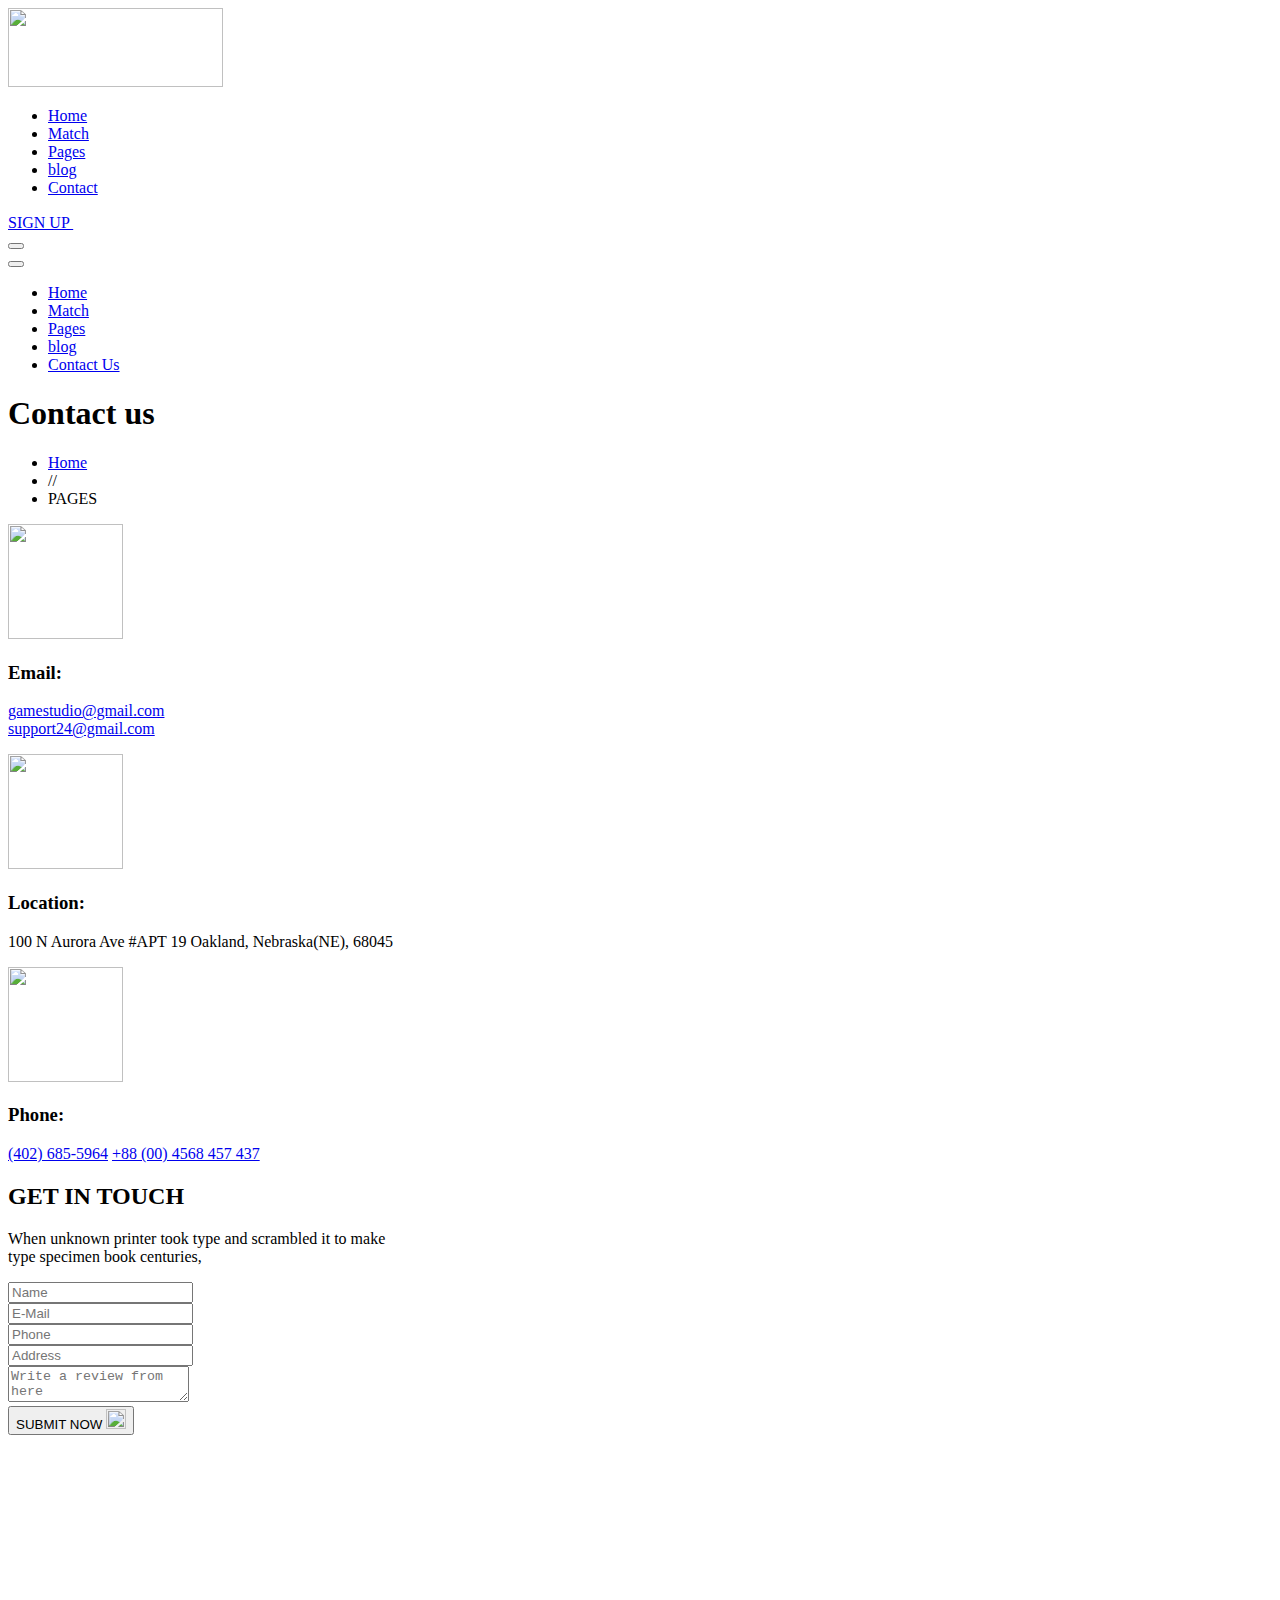
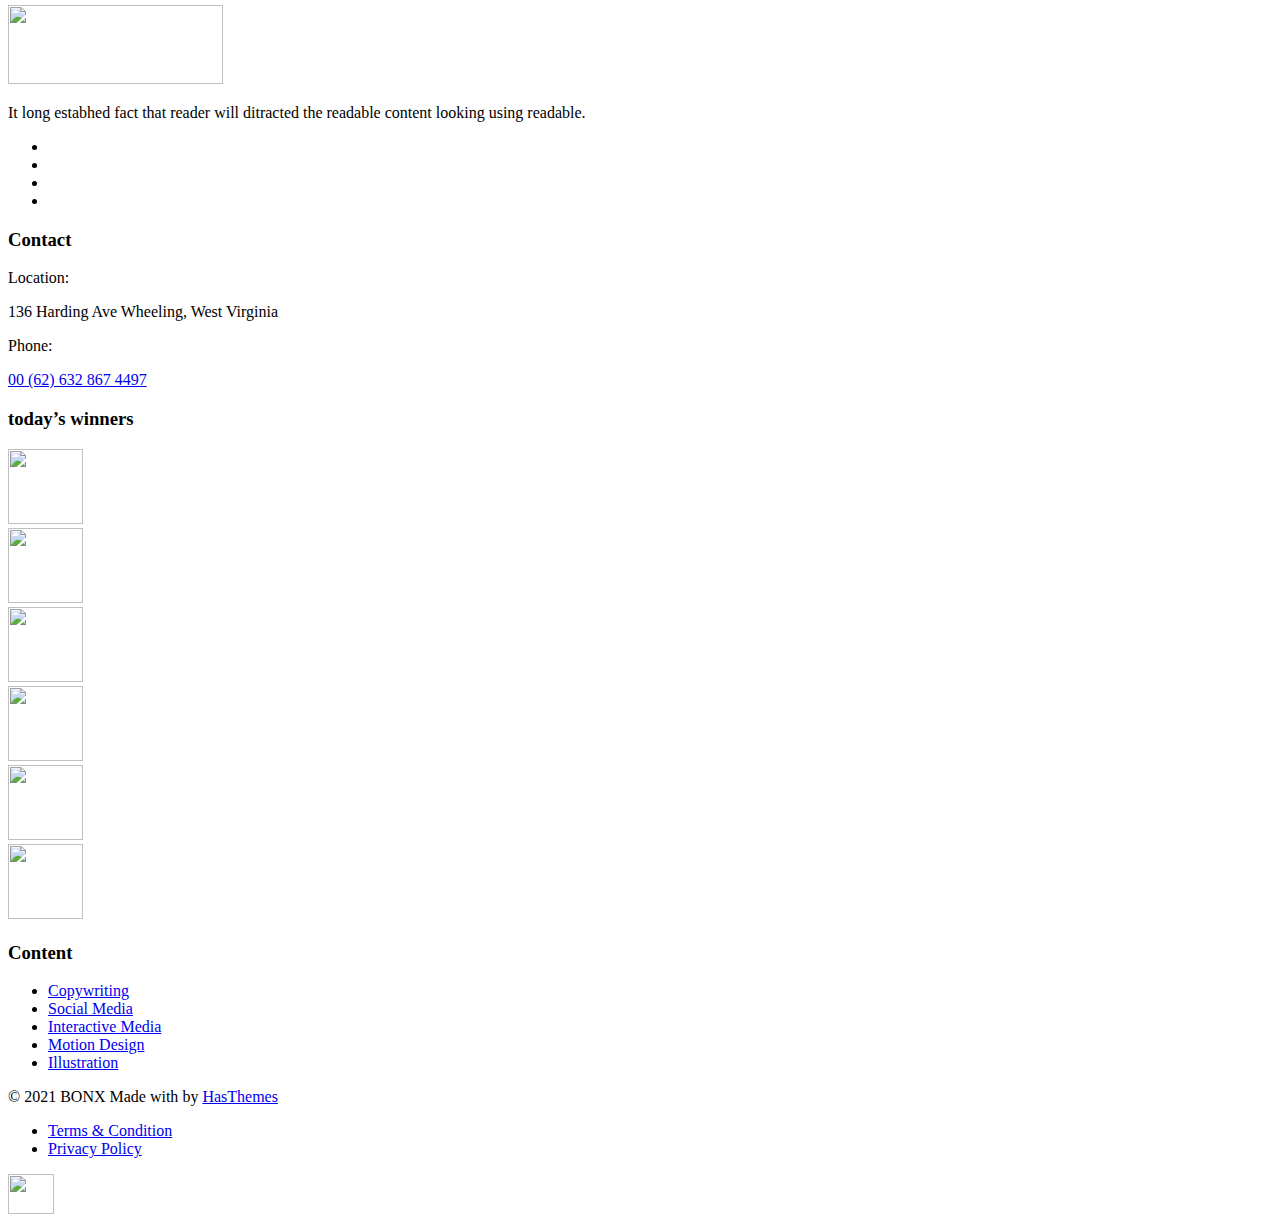
==== contact.html @ 54acde7c "Update game" ====
<!doctype html>
<html class="no-js" lang="en">

<head>
    <meta charset="utf-8">
    <meta http-equiv="x-ua-compatible" content="ie=edge">
    <title>Stickman AFK - Stickman Fighting Games</title>
    <meta name="description" content="Bonx is a terrific esports website template with a slick and modern look.  It’s a robust gaming HTML template for bloggers and online gamers who want to share their enthusiasm for games on the internet."/>
    <meta name="keywords" content="	bootstrap, clean, esports, game, game portal, Game website, gamer, games, gaming, magazine, match, modern, online game, sport, sports">
    <meta name="author" content="Code Carnival">
    <meta name="viewport" content="width=device-width, initial-scale=1">
    
    <!-- Add site Favicon -->
    <link rel="shortcut icon" href="assets/img/favicon.ico" type="image/png">

    <!-- CSS 
    ========================= -->
    <link rel="preconnect" href="https://fonts.googleapis.com">
    <link rel="preconnect" href="https://fonts.gstatic.com" crossorigin>
    <link href="https://fonts.googleapis.com/css2?family=Exo:ital,wght@0,100;0,200;0,300;0,400;0,500;0,600;0,700;0,800;0,900;1,100;1,200;1,300;1,400;1,500;1,600;1,700;1,800;1,900&family=Metal+Mania&display=swap" rel="stylesheet">

    <link rel="stylesheet" href="assets/css/vendor/bootstrap.min.css">
    <link rel="stylesheet" href="assets/css/slick.css">
    <link rel="stylesheet" href="assets/css/icofont.min.css">
    <link rel="stylesheet" href="assets/css/animate.css">
    <link rel="stylesheet" href="assets/css/nice-select.css">
    <link rel="stylesheet" href="assets/css/magnific-popup.css">
    <!-- Main Style CSS -->
    <link rel="stylesheet" href="assets/css/style.css">
</head>

<body class="body__bg" data-bgimg="assets/img/bg/body-bg2.webp">
        <!--header area start-->
        <header class="header_section header_transparent sticky-header">
            <div class="container">
                <div class="row">
                    <div class="col-12">
                        <div class="main_header d-flex justify-content-between align-items-center">
                            <div class="header_logo">
                                <a class="sticky_none" href="index.html"><img aria-label="logo" width="215" height="79" src="assets/img/logo/logo.webp" alt=""></a>
                            </div>
                            <!--main menu start-->
                            <div class="main_menu d-none d-lg-block"> 
                                <nav>  
                                    <ul class="d-flex">
                                        <li><a href="index.html">Home</a></li> 
                                        <li><a href="#">Match</a></li>
                                        <li><a href="#">Pages</a></li>
                                        <li><a href="#">blog</a></li>
                                        <li><a href="contact.html">Contact</a></li>
                                    </ul>  
                                </nav>
                            </div>
                            <!--main menu end-->
                            <div class="header_right_sidebar d-flex align-items-center">
                                <div class="sing_up_btn">
                                    <a class="btn btn-link" href="#">SIGN UP <img width="15" height="15" src="assets/img/icon/arrrow-icon2.webp" alt=""> </a>
                                </div>
                                <div class="canvas_open">
                                    <button type="button" data-bs-toggle="offcanvas" data-bs-target="#offcanvasMenu"><i class="icofont-navigation-menu"></i></button>
                                </div>
                            </div>
                        </div>
                    </div>
                </div>
            </div>
        </header>
        <!--header area end-->

        <!--offcanvas menu area start-->
        <div class="offcanvas offcanvas-start" tabindex="-1" id="offcanvasMenu">
            <div class="offcanvas-header justify-content-end">
                <button type="button" class="btn-close text-reset" data-bs-dismiss="offcanvas" aria-label="Close"></button>
            </div>
            <div class="offcanvas-body">
                <ul class="offcanvas_main_menu">
                    <li class="menu-item-has-children active">
                        <a href="index.html">Home</a>
                    </li>
                    <li class="menu-item-has-children"><a href="#">Match</a></li>
                    <li class="menu-item-has-children"><a href="#">Pages</a></li>
                    <li class="menu-item-has-children">
                        <a href="#">blog</a></li>
                    <li class="menu-item-has-children"><a href="contact.html">Contact Us</a></li>
                </ul>
            </div>
        </div>
        <!--offcanvas menu area end-->

    <!-- breadcrumbs area start -->
    <div class="breadcrumbs_aree breadcrumbs_bg mb-140" data-bgimg="assets/img/bg/breadcrumbs-bg.webp">
        <div class="container">
            <div class="row">
                <div class="col-12">
                    <div class="breadcrumbs_text text-center">
                        <h1>Contact us</h1>
                        <ul class="d-flex justify-content-center">
                            <li><a href="index.html">Home </a></li>
                            <li> <span>//</span></li>
                            <li>  PAGES</li>
                        </ul>
                    </div>
                </div>
            </div>
        </div>
    </div>
    <!-- breadcrumbs area end -->
    <!-- page wrapper start -->
    <div class="page_wrapper">
    
        <!-- contact section start -->
        <section class="contact_page_section mb-140">
            <div class="container">
                <div class="contact_info_area">
                    <div class="row">
                        <div class="col-lg-4 col-md-4 col-sm-6">
                            <div class="contact_info_list left wow fadeInUp" data-bgimg="assets/img/others/gaming-world-bg1.webp" data-wow-delay="0.1s" data-wow-duration="1.1s">
                                <div class="contact_info_thumb">
                                    <img width="115" height="115" src="assets/img/icon/email.webp" alt="">
                                </div>
                                <div class="contact_info_text">
                                    <h3>Email:</h3>
                                    <p>
                                        <a href="mailto:gamestudio@gmail.com">gamestudio@gmail.com</a>  <br>
                                        <a href="mailto:support24@gmail.com">support24@gmail.com</a>
                                    </p>
                                </div>
                            </div>
                        </div>
                        <div class="col-lg-4 col-md-4 col-sm-6">
                            <div class="contact_info_list center wow fadeInUp" data-bgimg="assets/img/others/gaming-world-bg2.webp" data-wow-delay="0.2s" data-wow-duration="1.2s">
                                <div class="contact_info_thumb">
                                    <img width="115" height="115" src="assets/img/icon/location.webp" alt="">
                                </div>
                                <div class="contact_info_text">
                                    <h3>Location:</h3>
                                    <p>100 N Aurora Ave #APT 19
                                        Oakland, Nebraska(NE), 68045</p>
                                </div>
                            </div>
                        </div>
                        <div class="col-lg-4 col-md-4 col-sm-6">
                            <div class="contact_info_list right wow fadeInUp" data-bgimg="assets/img/others/gaming-world-bg3.webp" data-wow-delay="0.3s" data-wow-duration="1.3s">
                                <div class="contact_info_thumb">
                                    <img width="115" height="115" src="assets/img/icon/phone.webp" alt="">
                                </div>
                                <div class="contact_info_text">
                                    <h3>Phone:</h3>
                                    <p> 
                                        <a href="tel:(402)685-5964"> (402) 685-5964</a>
                                        <a href="tel:+88(00)4568457437"> +88 (00) 4568 457 437</a>
                                    </p>
                                </div>
                            </div>
                        </div>
                    </div>
                </div>

                
                <div class="contact_form_area">
                    <div class="section_title text-center mb-60">
                        <h2>GET IN TOUCH</h2>
                        <p>When unknown printer took type and scrambled it to make <br>
                            type specimen book centuries,</p>
                    </div>
                    <div class="contact_form_inner">
                        <form id="contact-form" action="assets/mail.php">
                            <div class="row">
                                <div class="col-lg-6">
                                    <div class="form_input">
                                        <input name="con_name" placeholder="Name" type="text">
                                    </div>
                                </div>
                                <div class="col-lg-6">
                                    <div class="form_input">
                                        <input name="con_email"  placeholder="E-Mail" type="text">
                                    </div>
                                </div>
                                <div class="col-lg-6">
                                    <div class="form_input">
                                        <input name="con_phone"  placeholder="Phone" type="text">
                                    </div>
                                </div>
                                <div class="col-lg-6">
                                    <div class="form_input">
                                        <input name="con_address"  placeholder="Address" type="text">
                                    </div>
                                </div>
                            </div>
                            <div class="form_textarea">
                                <textarea name="con_message" placeholder="Write a review from here"></textarea>
                            </div>
                            <div class="form_input_btn text-center">
                                <button type="submit" class="btn btn-link">SUBMIT NOW <img width="20" height="20" src="assets/img/icon/arrrow-icon.webp" alt=""></button>
                            </div>
                            <p class="form-message"></p>
                        </form>
                    </div>
                </div>
            </div>
        </section>
        <!-- contact section end -->

        <!--contact map start-->
        <div class="contact_map mt-70">
            <iframe src="https://www.google.com/maps/embed?pb=!1m18!1m12!1m3!1d2484.6701389278105!2d-0.13442558407566274!3d51.48256882033922!2m3!1f0!2f0!3f0!3m2!1i1024!2i768!4f13.1!3m3!1m2!1s0x48760532743b90e1%3A0x790260718555a20c!2sU.S.%20Embassy%2C%20London!5e0!3m2!1sen!2sbd!4v1623927462716!5m2!1sen!2sbd"  style="border:0;" allowfullscreen="" loading="lazy"></iframe>
        </div>
        <!--contact map end-->
    </div>
    <!-- page wrapper end -->

    <!--footer area start-->
    <footer class="footer_widgets">
        <div class="main_footer">
            <div class="container">
                <div class="row">
                    <div class="col-12">
                        <div class="main_footer_inner d-flex">
                            <div class="footer_widget_list">
                                <div class="footer_logo">
                                    <a href="#"><img aria-label="logo" width="215" height="79" src="assets/img/logo/logo.webp" alt=""></a>
                                </div>
                                <div class="footer_contact_desc">
                                    <p>It long estabhed fact that reader
                                        will ditracted the readable content
                                        looking using readable.</p>
                                </div>
                                <div class="footer_social">
                                    <ul class="d-flex">
                                        <li><a aria-label="facebook" class="facebook" href="https://www.facebook.com"><i class="icofont-facebook"></i></a></li>
                                        <li><a aria-label="dribble" class="dribbble" href="https://dribbble.com"><i class="icofont-dribbble"></i></a></li>
                                        <li><a aria-label="youtube" class="youtube" href="https://www.youtube.com"><i class="icofont-youtube-play"></i></a></li>
                                        <li><a aria-label="twitter" class="twitter" href="https://twitter.com"><i class="icofont-twitter"></i></a></li>
                                    </ul>
                                </div>
                            </div>
                            <div class="footer_widget_list contact">
                                <h3>Contact</h3>
                                <div class="footer_contact_info">
                                    <div class="footer_contact_info_list">
                                        <span>Location:</span>
                                        <p>136 Harding Ave
                                            Wheeling, West Virginia</p>
                                    </div>
                                    <div class="footer_contact_info_list">
                                        <span>Phone:</span>
                                        <p><a href="#">00 (62) 632 867 4497</a></p>
                                    </div>
                                </div>
                            </div>
                            <div class="footer_widget_list">
                                <h3>today’s winners</h3>
                                <div class="footer_winners_gallery">
                                    <div class="footer_winners_list d-flex">
                                        <div class="footer_winners_thumb">
                                            <a href="game-details.html"><img aria-label="game-team" width="75" height="75" src="assets/img/others/winners1.webp" alt=""></a>
                                        </div>
                                        <div class="footer_winners_thumb">
                                            <a href="game-details.html"><img aria-label="game-team" width="75" height="75" src="assets/img/others/winners2.webp" alt=""></a>
                                        </div>
                                        <div class="footer_winners_thumb">
                                            <a href="game-details.html"><img aria-label="game-team" width="75" height="75" src="assets/img/others/winners3.webp" alt=""></a>
                                        </div>
                                    </div>
                                    <div class="footer_winners_list d-flex">
                                        <div class="footer_winners_thumb">
                                            <a href="game-details.html"><img aria-label="game-team" width="75" height="75" src="assets/img/others/winners4.webp" alt=""></a>
                                        </div>
                                        <div class="footer_winners_thumb">
                                            <a href="game-details.html"><img aria-label="game-team" width="75" height="75" src="assets/img/others/winners5.webp" alt=""></a>
                                        </div>
                                        <div class="footer_winners_thumb">
                                            <a href="game-details.html"><img aria-label="game-team" width="75" height="75" src="assets/img/others/winners6.webp" alt=""></a>
                                        </div>
                                    </div>
                                </div>
                            </div>
                            <div class="footer_widget_list footer_list_menu">
                                <h3>Content</h3>
                                <div class="footer_menu">
                                    <ul>
                                        <li><a href="about.html"> Copywriting</a></li>
                                        <li><a href="about.html">Social Media</a></li>
                                        <li><a href="about.html">Interactive Media</a></li>
                                        <li><a href="about.html">Motion Design</a></li>
                                        <li><a href="about.html">Illustration</a></li>
                                    </ul>
                                </div>
                            </div>
                        </div>
                    </div> 
                </div>
            </div>
        </div>
        <div class="footer_bottom">
            <div class="container">
                <div class="row">
                    <div class="col-12">
                        <div class="footer_bottom_inner d-flex justify-content-between">
                            <div class="copyright_right">
                                <p> © 2021  BONX  Made with  <i class="icofont-heart"></i>  by <a href="https://hasthemes.com">HasThemes</a></p>
                            </div>
                            <div class="footer_bottom_link_menu">
                                <ul class="d-flex">
                                    <li><a href="about.html">Terms & Condition  </a></li>
                                    <li><a href="about.html">Privacy Policy  </a></li>
                                </ul>
                            </div>

                            <div class="scroll__top_icon">
                                <a id="scroll-top" href="#"><img aria-label="scroll-top" width="46" height="40" src="assets/img/icon/scroll-top.webp" alt=""></a>
                            </div>
                        </div>
                    </div>
                </div>
            </div>
        </div>
    </footer>
    <!--footer area end-->
   
<!-- JS
============================================ -->
<!--modernizr min js here-->
<script src="assets/js/vendor/modernizr-3.7.1.min.js"></script>

<!-- Vendor JS -->
<script src="assets/js/vendor/jquery-3.6.0.min.js"></script>
<script src="assets/js/vendor/jquery-migrate-3.3.2.min.js"></script>
<script src="assets/js/vendor/popper.js"></script>
<script src="assets/js/vendor/bootstrap.min.js"></script>
<script src="assets/js/slick.min.js"></script>
<script src="assets/js/wow.min.js"></script>
<script src="assets/js/jquery.nice-select.js"></script>
<script src="assets/js/jquery.magnific-popup.min.js"></script>
<script src="assets/js/jquery.counterup.min.js"></script>
<script src="assets/js/jquery-waypoints.js"></script>
<script src="assets/js/ajax-mail.js"></script>

<!-- Main JS -->
<script src="assets/js/main.js"></script>



</body>

</html>
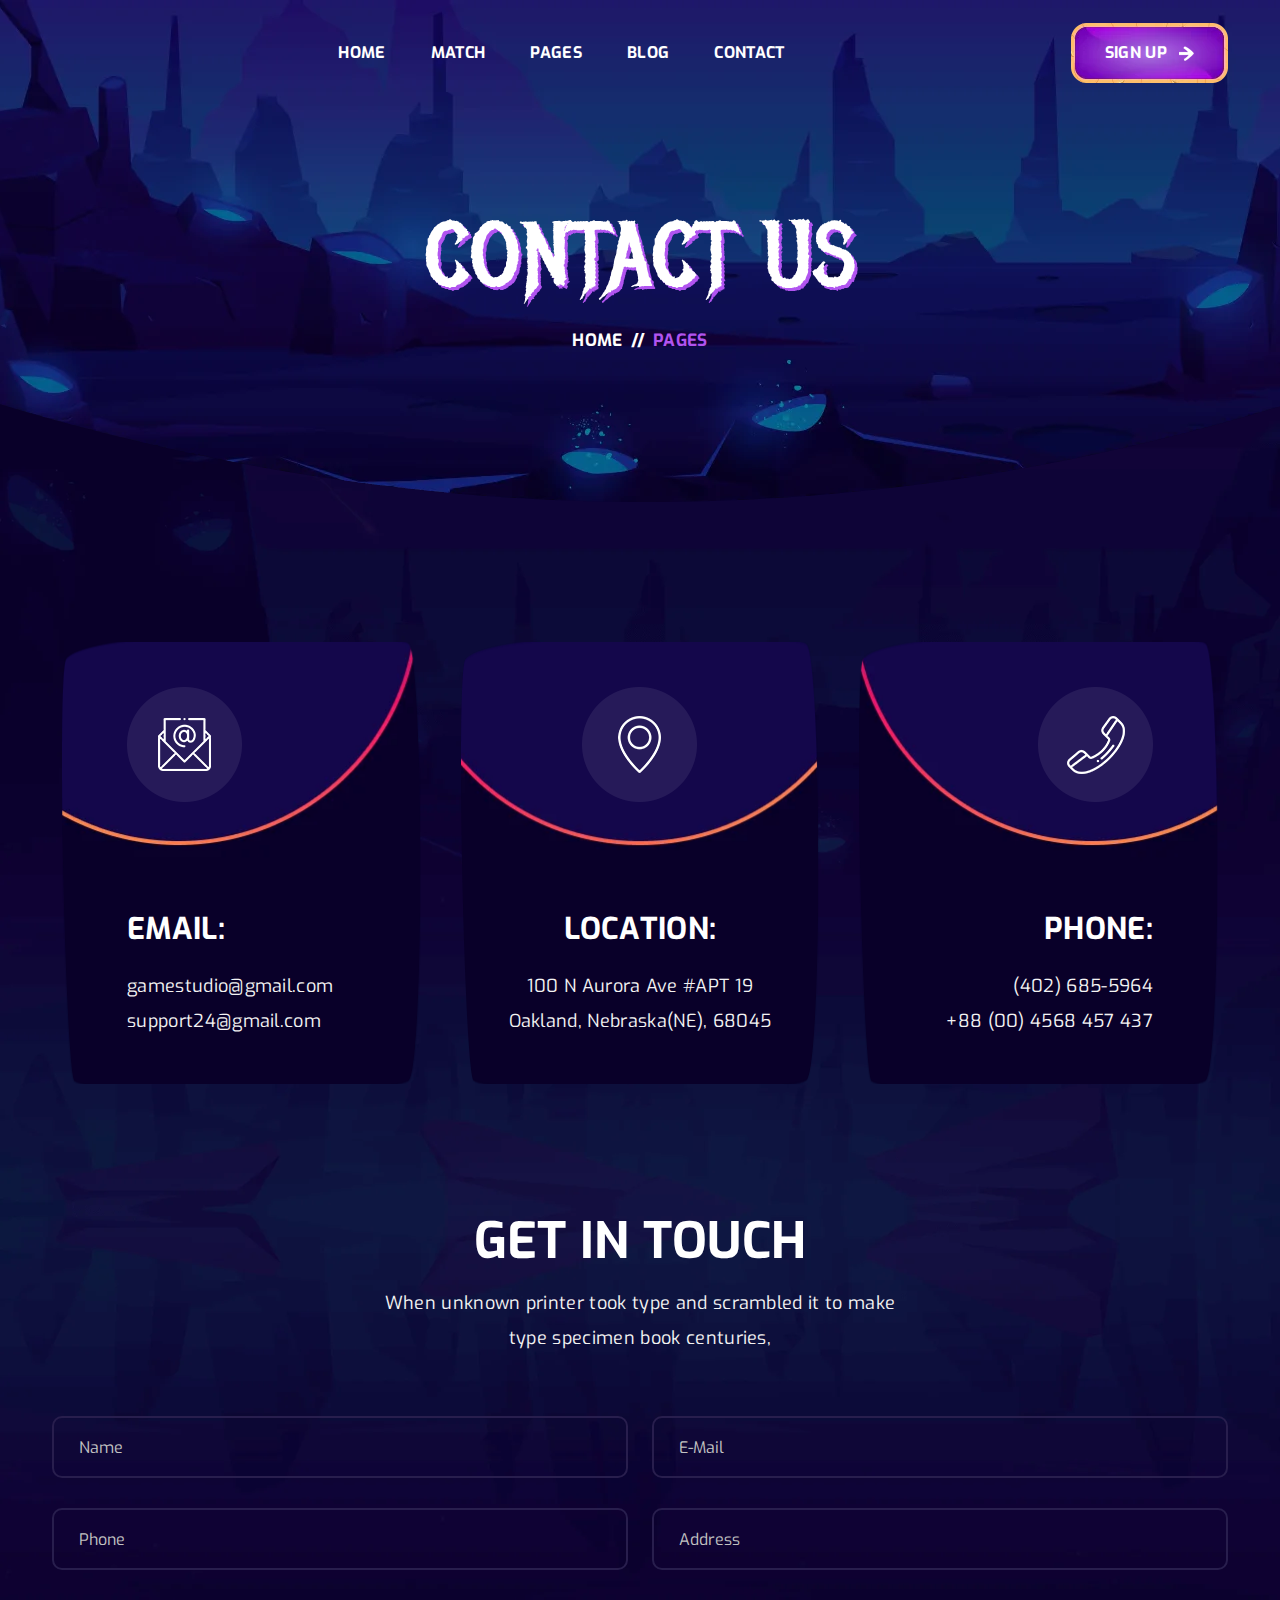
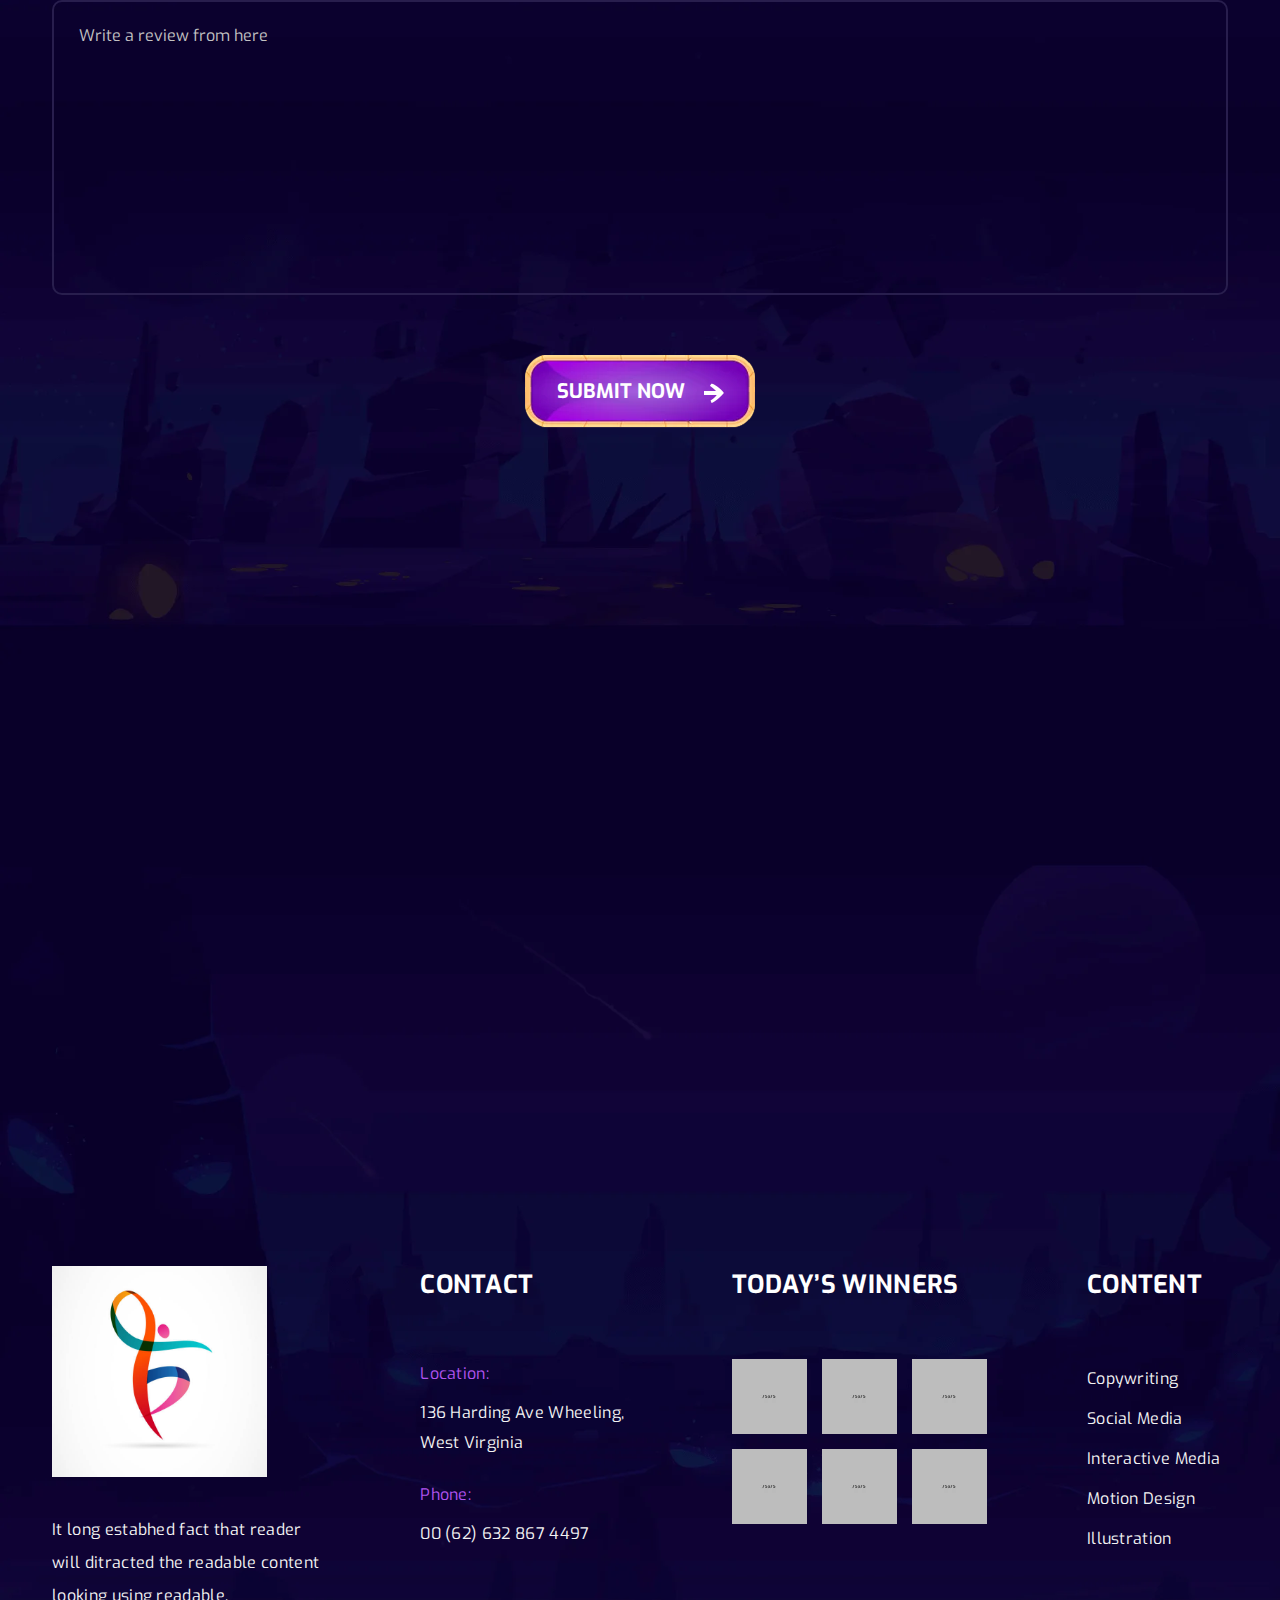
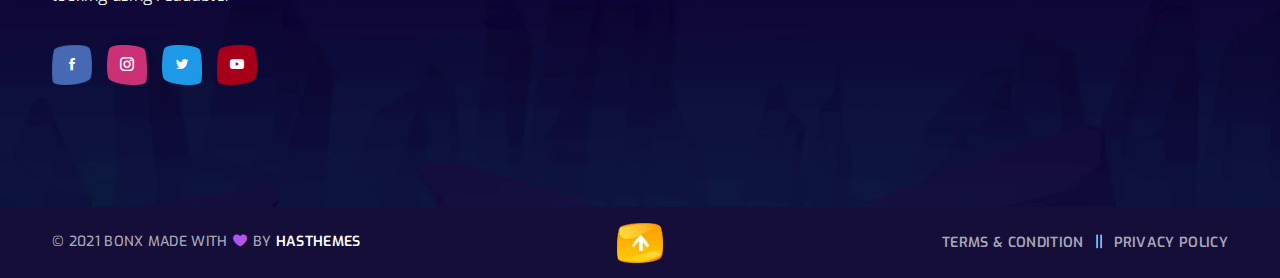
==== commit 34392f75: "Upp" ====
--- a/contact.html
+++ b/contact.html
@@ -37,7 +37,7 @@
                     <div class="col-12">
                         <div class="main_header d-flex justify-content-between align-items-center">
                             <div class="header_logo">
-                                <a class="sticky_none" href="index.html"><img aria-label="logo" width="215" height="79" src="assets/img/logo/logo.webp" alt=""></a>
+                            
                             </div>
                             <!--main menu start-->
                             <div class="main_menu d-none d-lg-block"> 
@@ -218,7 +218,7 @@
                         <div class="main_footer_inner d-flex">
                             <div class="footer_widget_list">
                                 <div class="footer_logo">
-                                    <a href="#"><img aria-label="logo" width="215" height="79" src="assets/img/logo/logo.webp" alt=""></a>
+                                    <a href="#"><img aria-label="logo" width="215" height="79" src="assets/img/logo/stickman.jpg" alt="stickman fighting games"></a>
                                 </div>
                                 <div class="footer_contact_desc">
                                     <p>It long estabhed fact that reader
@@ -227,10 +227,14 @@
                                 </div>
                                 <div class="footer_social">
                                     <ul class="d-flex">
-                                        <li><a aria-label="facebook" class="facebook" href="https://www.facebook.com"><i class="icofont-facebook"></i></a></li>
-                                        <li><a aria-label="dribble" class="dribbble" href="https://dribbble.com"><i class="icofont-dribbble"></i></a></li>
-                                        <li><a aria-label="youtube" class="youtube" href="https://www.youtube.com"><i class="icofont-youtube-play"></i></a></li>
-                                        <li><a aria-label="twitter" class="twitter" href="https://twitter.com"><i class="icofont-twitter"></i></a></li>
+                                        <div class="social-link">
+                                            <ul class="d-flex">
+                                                <li><a aria-label="facebook" class="facebook" href="https://www.facebook.com/unblockedgames"><i class="icofont-facebook"></i></a></li>
+                                                <li><a aria-label="instagram" class="dribbble" href="https://www.instagram.com/racingpcgames"><i class="icofont-instagram"></i></a></li>
+                                                <li><a aria-label="twitter" class="twitter" href="https://twitter.com/gamesnoads"><i class="icofont-twitter"></i></a></li>
+                                                <li><a aria-label="youtube" class="youtube" href="https://www.youtube.com/@unblockedgamesworld"><i class="icofont-youtube-play"></i></a></li>
+                                            </ul>
+                                        </div>
                                     </ul>
                                 </div>
                             </div>
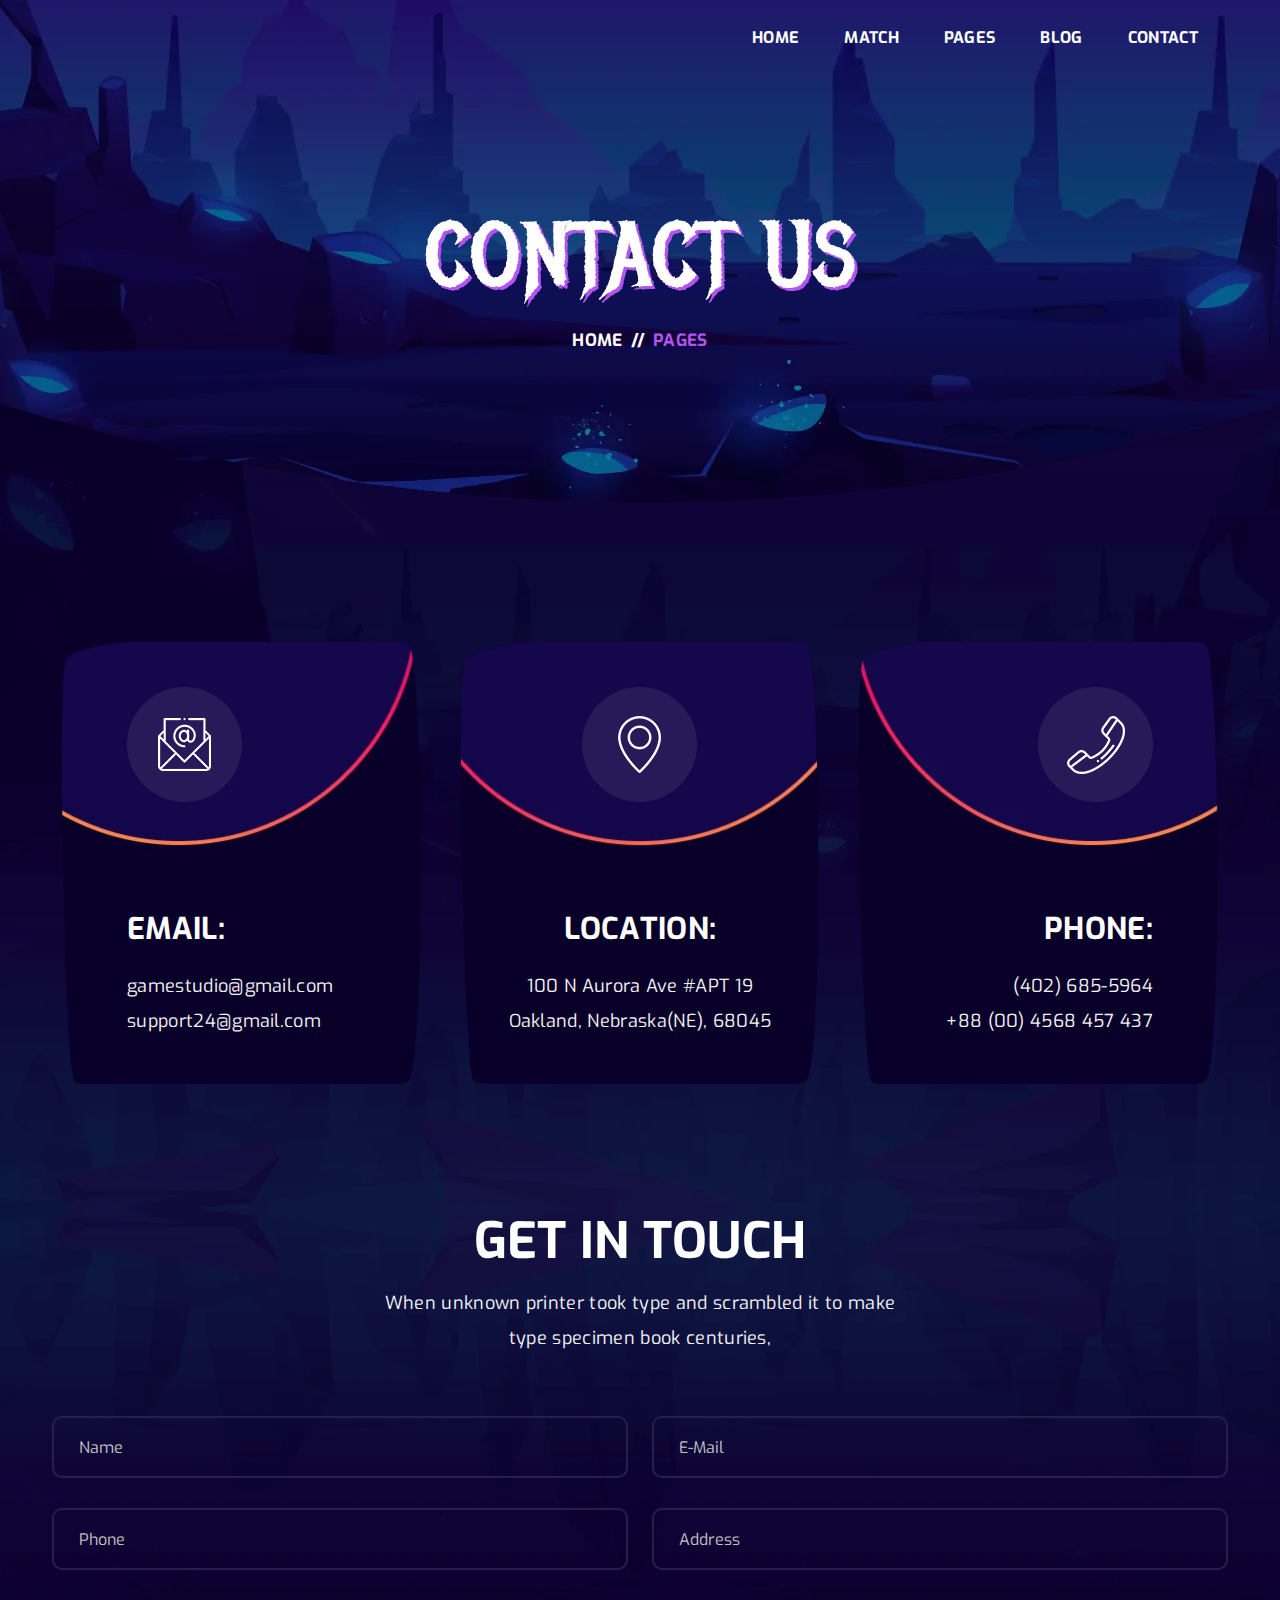
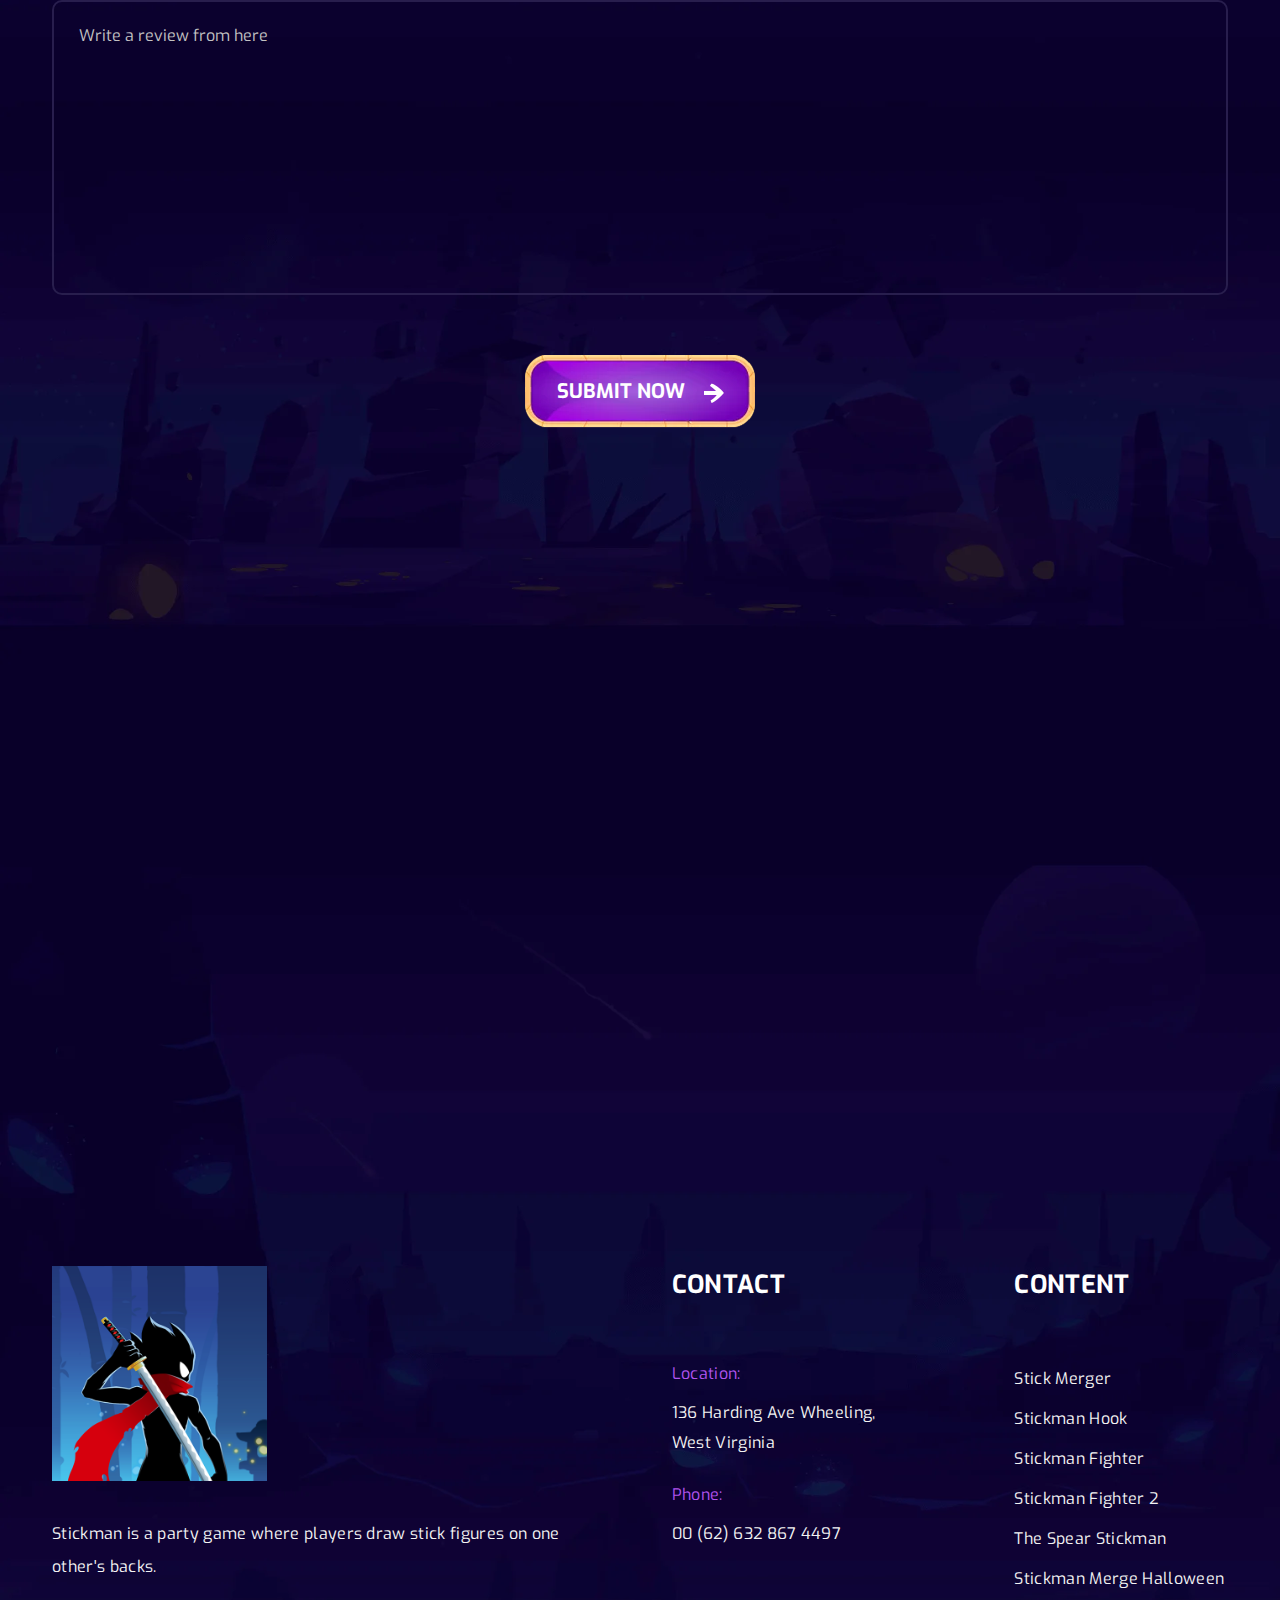
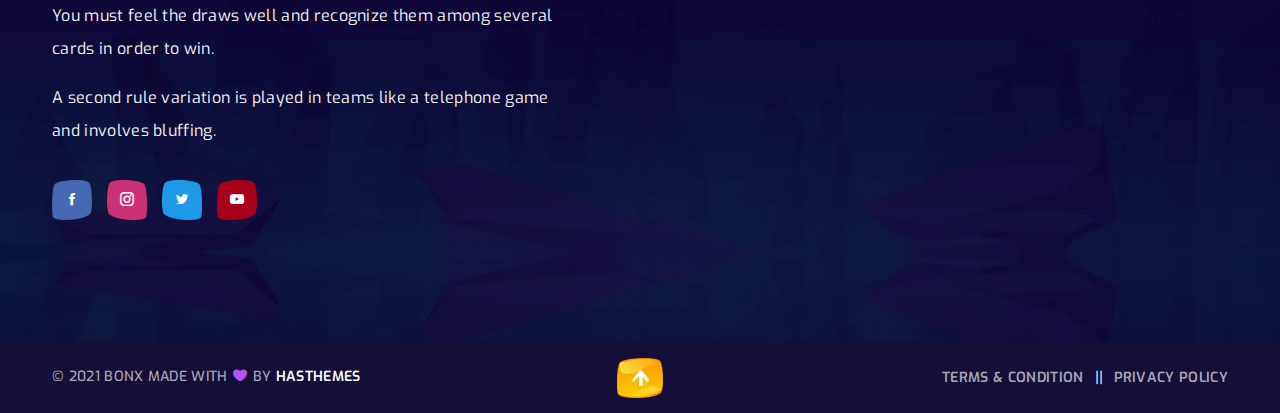
==== commit 92f83952: "Desc" ====
--- a/contact.html
+++ b/contact.html
@@ -52,14 +52,6 @@
                                 </nav>
                             </div>
                             <!--main menu end-->
-                            <div class="header_right_sidebar d-flex align-items-center">
-                                <div class="sing_up_btn">
-                                    <a class="btn btn-link" href="#">SIGN UP <img width="15" height="15" src="assets/img/icon/arrrow-icon2.webp" alt=""> </a>
-                                </div>
-                                <div class="canvas_open">
-                                    <button type="button" data-bs-toggle="offcanvas" data-bs-target="#offcanvasMenu"><i class="icofont-navigation-menu"></i></button>
-                                </div>
-                            </div>
                         </div>
                     </div>
                 </div>
@@ -218,12 +210,12 @@
                         <div class="main_footer_inner d-flex">
                             <div class="footer_widget_list">
                                 <div class="footer_logo">
-                                    <a href="#"><img aria-label="logo" width="215" height="79" src="assets/img/logo/stickman.jpg" alt="stickman fighting games"></a>
+                                    <a href="#"><img aria-label="logo" width="215" height="79" src="assets/img/logo/stickman3.png" alt="stickman fighting games"></a>
                                 </div>
                                 <div class="footer_contact_desc">
-                                    <p>It long estabhed fact that reader
-                                        will ditracted the readable content
-                                        looking using readable.</p>
+                                    <p>Stickman is a party game where players draw stick figures on one other's backs.</p>
+                                    <p>You must feel the draws well and recognize them among several cards in order to win.</p>
+                                    <p>A second rule variation is played in teams like a telephone game and involves bluffing.</p>
                                 </div>
                                 <div class="footer_social">
                                     <ul class="d-flex">
@@ -252,42 +244,16 @@
                                     </div>
                                 </div>
                             </div>
-                            <div class="footer_widget_list">
-                                <h3>today’s winners</h3>
-                                <div class="footer_winners_gallery">
-                                    <div class="footer_winners_list d-flex">
-                                        <div class="footer_winners_thumb">
-                                            <a href="game-details.html"><img aria-label="game-team" width="75" height="75" src="assets/img/others/winners1.webp" alt=""></a>
-                                        </div>
-                                        <div class="footer_winners_thumb">
-                                            <a href="game-details.html"><img aria-label="game-team" width="75" height="75" src="assets/img/others/winners2.webp" alt=""></a>
-                                        </div>
-                                        <div class="footer_winners_thumb">
-                                            <a href="game-details.html"><img aria-label="game-team" width="75" height="75" src="assets/img/others/winners3.webp" alt=""></a>
-                                        </div>
-                                    </div>
-                                    <div class="footer_winners_list d-flex">
-                                        <div class="footer_winners_thumb">
-                                            <a href="game-details.html"><img aria-label="game-team" width="75" height="75" src="assets/img/others/winners4.webp" alt=""></a>
-                                        </div>
-                                        <div class="footer_winners_thumb">
-                                            <a href="game-details.html"><img aria-label="game-team" width="75" height="75" src="assets/img/others/winners5.webp" alt=""></a>
-                                        </div>
-                                        <div class="footer_winners_thumb">
-                                            <a href="game-details.html"><img aria-label="game-team" width="75" height="75" src="assets/img/others/winners6.webp" alt=""></a>
-                                        </div>
-                                    </div>
-                                </div>
-                            </div>
                             <div class="footer_widget_list footer_list_menu">
                                 <h3>Content</h3>
                                 <div class="footer_menu">
                                     <ul>
-                                        <li><a href="about.html"> Copywriting</a></li>
-                                        <li><a href="about.html">Social Media</a></li>
-                                        <li><a href="about.html">Interactive Media</a></li>
-                                        <li><a href="about.html">Motion Design</a></li>
-                                        <li><a href="about.html">Illustration</a></li>
+                                        <li><a href="stick-merge.html">Stick Merger</a></li>
+                                        <li><a href="stickman-hook.html">Stickman Hook</a></li>
+                                        <li><a href="stickman-fighter.html">Stickman Fighter</a></li>
+                                        <li><a href="stickman-fighter-2.html">Stickman Fighter 2</a></li>
+                                        <li><a href="the-spear-stickman.html">The Spear Stickman</a></li>
+                                        <li><a href="stick-merge-halloween.html">Stickman Merge Halloween</a></li>
                                     </ul>
                                 </div>
                             </div>
--- a/assets/css/style.css
+++ b/assets/css/style.css
@@ -1132,6 +1132,7 @@
 }
 .footer_widget_list:last-child {
   margin-right: 0;
+  width: 274px;
 }
 .footer_widget_list > h3 {
   margin-bottom: 55px;
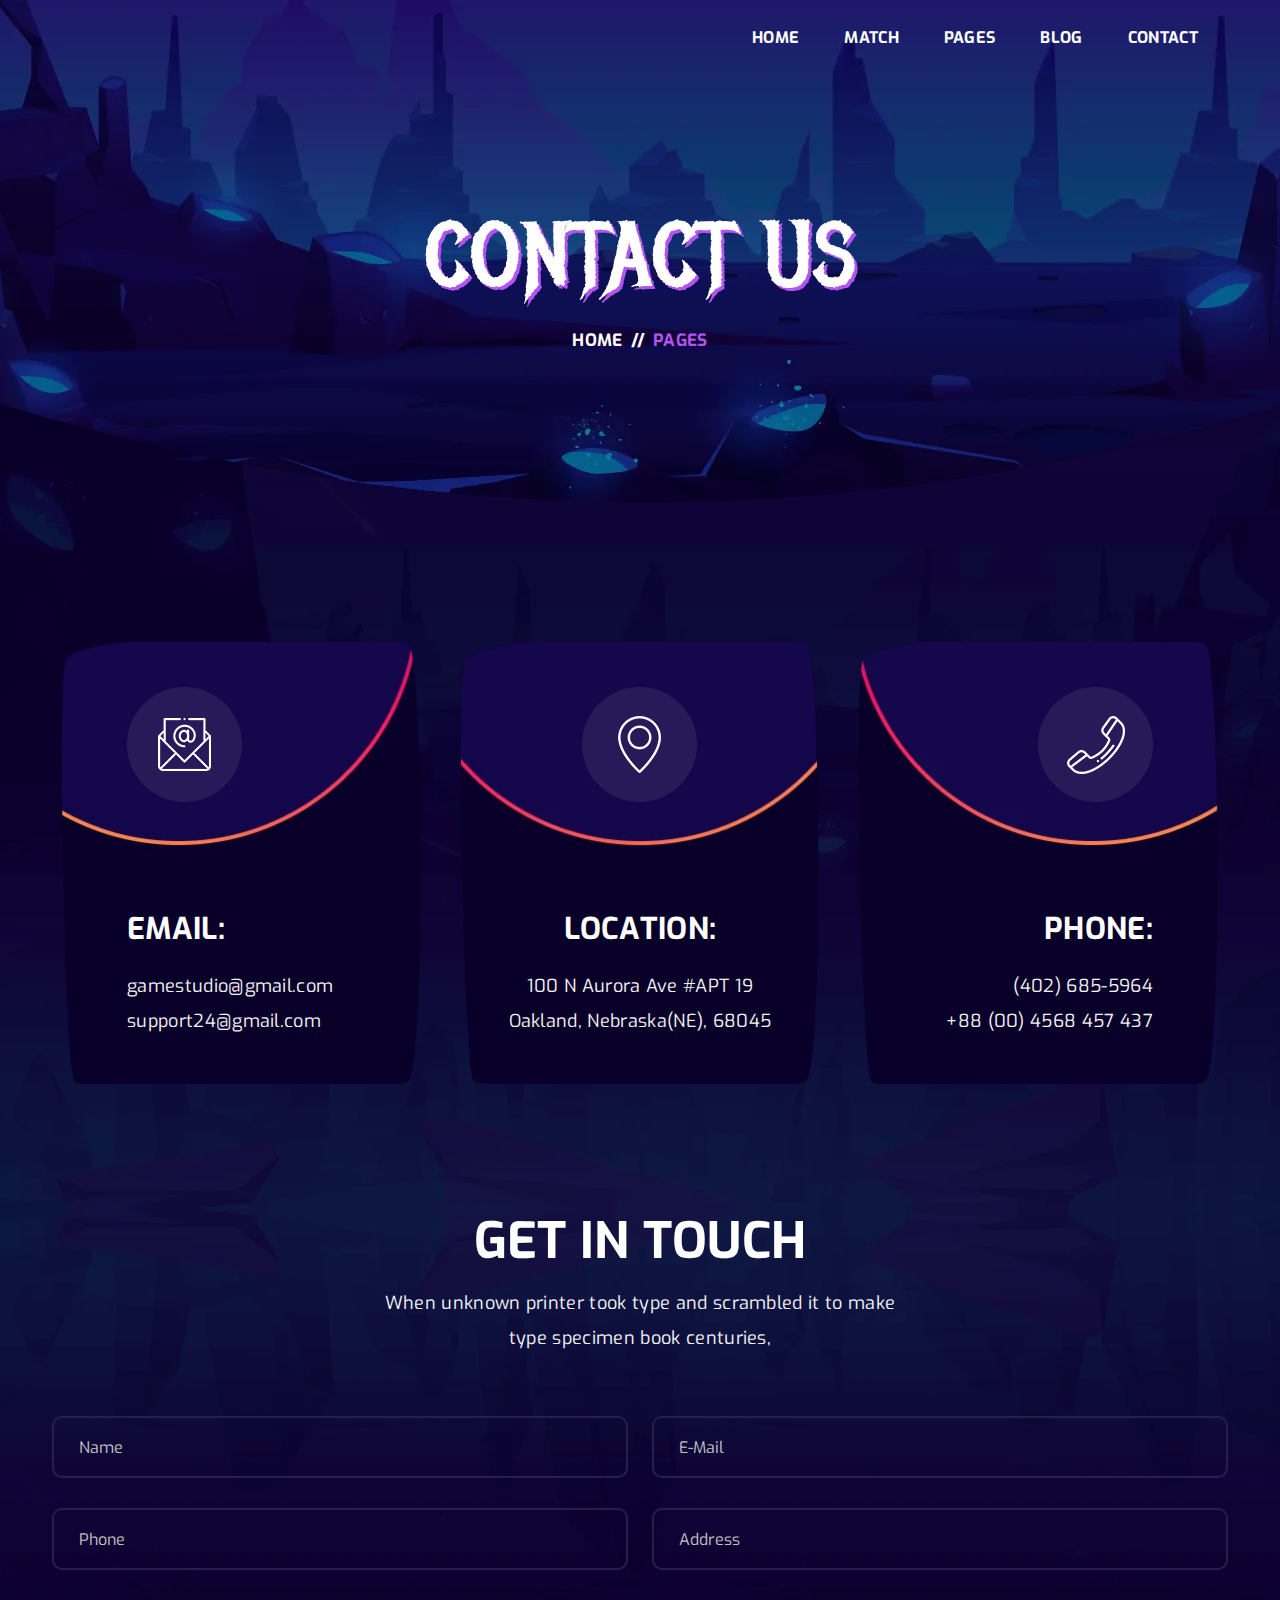
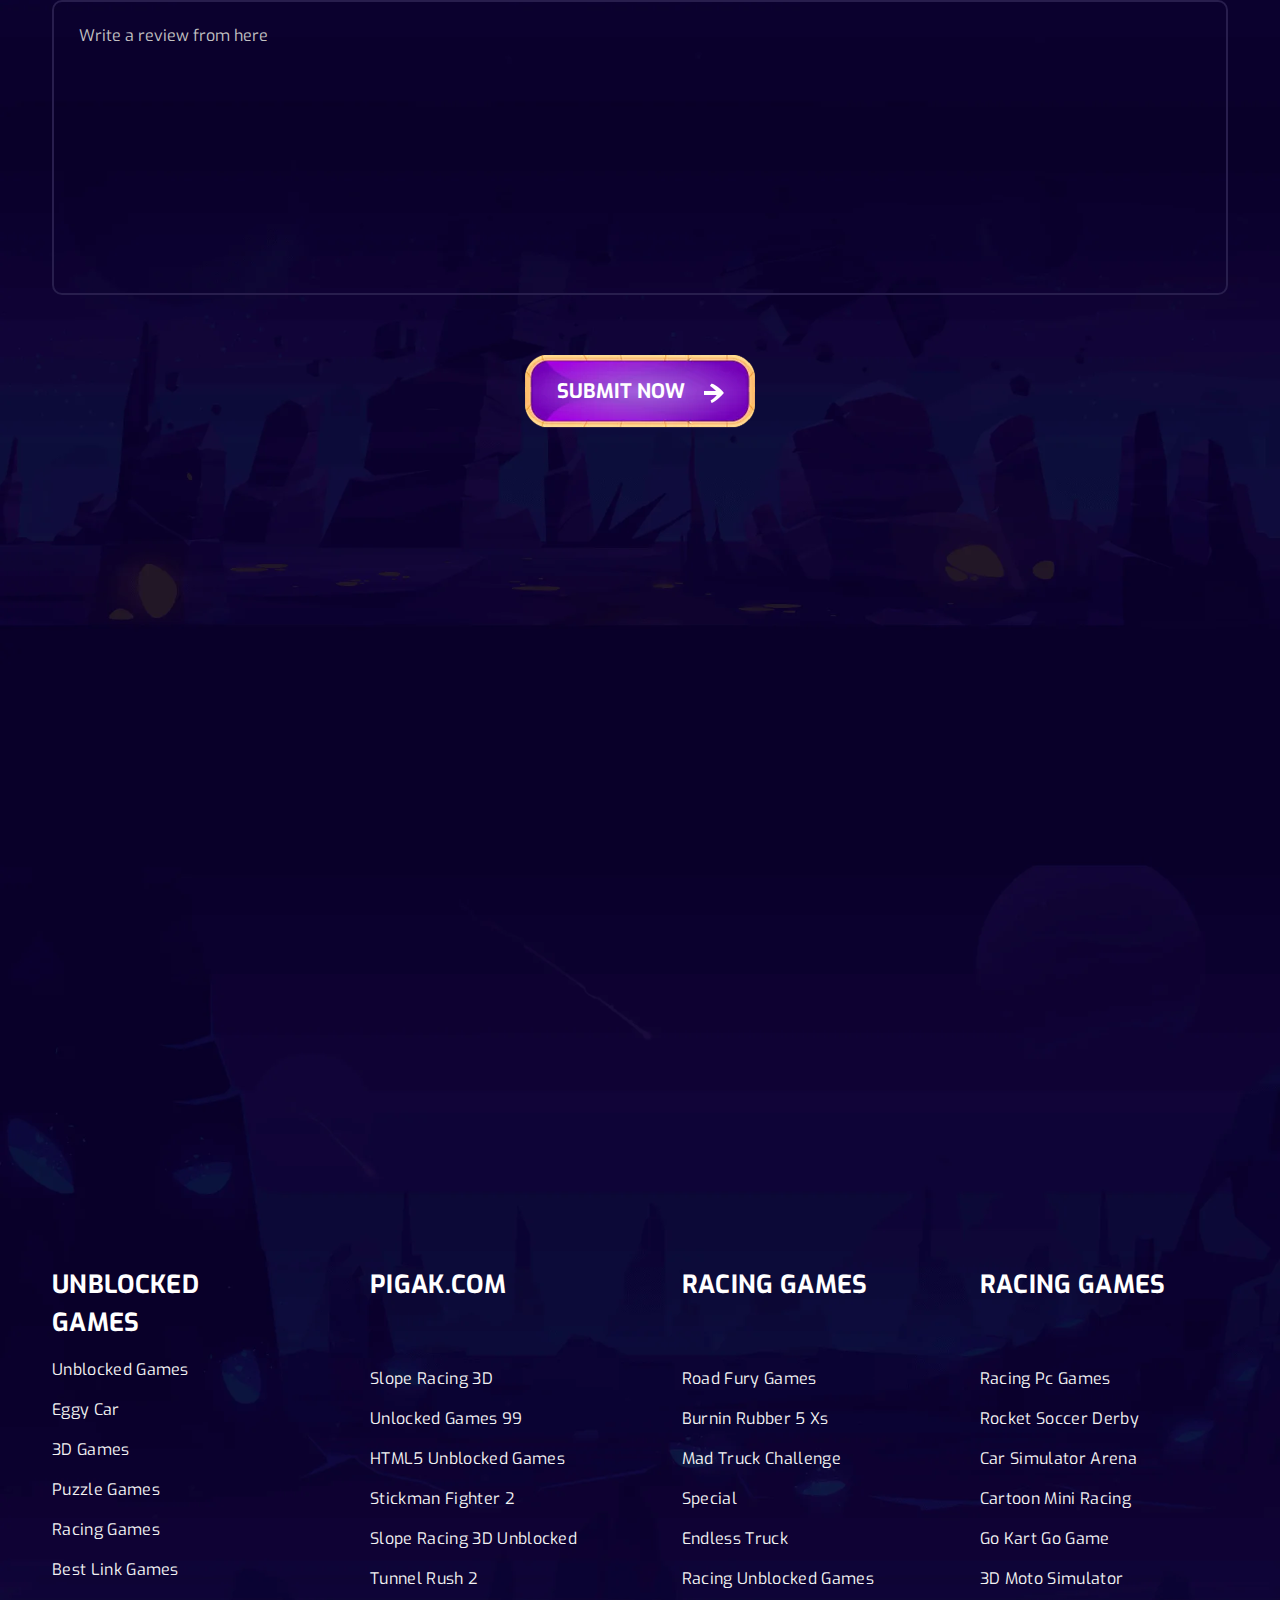
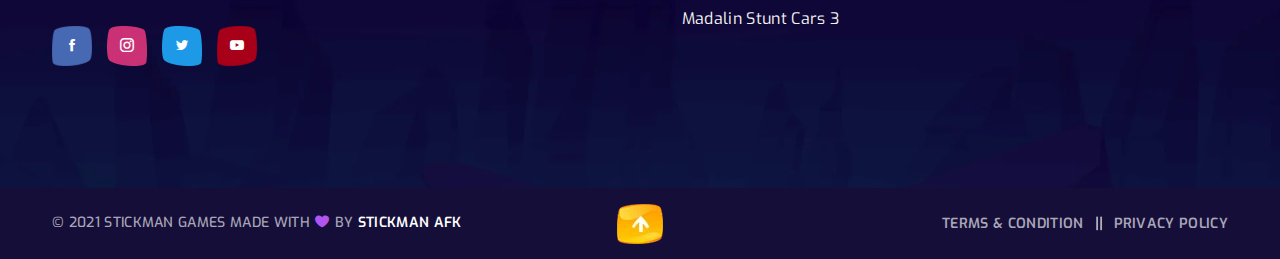
==== commit ce005503: "sdfa" ====
--- a/contact.html
+++ b/contact.html
@@ -201,92 +201,109 @@
     </div>
     <!-- page wrapper end -->
 
-    <!--footer area start-->
-    <footer class="footer_widgets">
-        <div class="main_footer">
-            <div class="container">
-                <div class="row">
-                    <div class="col-12">
-                        <div class="main_footer_inner d-flex">
-                            <div class="footer_widget_list">
-                                <div class="footer_logo">
-                                    <a href="#"><img aria-label="logo" width="215" height="79" src="assets/img/logo/stickman3.png" alt="stickman fighting games"></a>
-                                </div>
-                                <div class="footer_contact_desc">
-                                    <p>Stickman is a party game where players draw stick figures on one other's backs.</p>
-                                    <p>You must feel the draws well and recognize them among several cards in order to win.</p>
-                                    <p>A second rule variation is played in teams like a telephone game and involves bluffing.</p>
-                                </div>
-                                <div class="footer_social">
-                                    <ul class="d-flex">
-                                        <div class="social-link">
-                                            <ul class="d-flex">
-                                                <li><a aria-label="facebook" class="facebook" href="https://www.facebook.com/unblockedgames"><i class="icofont-facebook"></i></a></li>
-                                                <li><a aria-label="instagram" class="dribbble" href="https://www.instagram.com/racingpcgames"><i class="icofont-instagram"></i></a></li>
-                                                <li><a aria-label="twitter" class="twitter" href="https://twitter.com/gamesnoads"><i class="icofont-twitter"></i></a></li>
-                                                <li><a aria-label="youtube" class="youtube" href="https://www.youtube.com/@unblockedgamesworld"><i class="icofont-youtube-play"></i></a></li>
+        <!--footer area start-->
+        <footer class="footer_widgets">
+            <div class="main_footer">
+                <div class="container">
+                    <div class="row">
+                        <div class="col-12">
+                            <div class="main_footer_inner d-flex">
+                                <div class="footer_widget_list">
+                                    <div class="footer_logo">
+                                        <div class="footer_menu">
+                                            <h3>Unblocked Games</h3>
+                                            <ul>
+                                                <li><a href="https://pigak.com">Unblocked Games</a></li>
+                                                <li><a href="https://pigak.com/eggy-car.html/">Eggy Car</a></li>
+                                                <li><a href="https://pigak.com/3d-game.html/">3D Games</a></li>
+                                                <li><a href="https://pigak.com/puzzle.html">Puzzle Games</a></li>
+                                                <li><a href="https://pigak.com/racing.html">Racing Games</a></li>
+                                                <li><a href="https://pigak.com/best-link.html">Best Link Games</a></li>
                                             </ul>
                                         </div>
+                                    </div>
+                                    <div class="footer_social">
+                                        <ul class="d-flex">
+                                            <div class="social-link">
+                                                <ul class="d-flex">
+                                                    <li><a aria-label="facebook" class="facebook" href="https://www.facebook.com/unblockedgames"><i class="icofont-facebook"></i></a></li>
+                                                    <li><a aria-label="instagram" class="dribbble" href="https://www.instagram.com/racingpcgames"><i class="icofont-instagram"></i></a></li>
+                                                    <li><a aria-label="twitter" class="twitter" href="https://twitter.com/gamesnoads"><i class="icofont-twitter"></i></a></li>
+                                                    <li><a aria-label="youtube" class="youtube" href="https://www.youtube.com/@pcracinggames"><i class="icofont-youtube-play"></i></a></li>
+                                                </ul>
+                                            </div>
+                                        </ul>
+                                    </div>
+                                </div>
+                                <div class="footer_widget_list contact">
+                                    <h3>Pigak.com</h3>
+                                    <div class="footer_menu">
+                                        <ul>
+                                            <li><a href="https://pigak.com/slope-racing-3d.html">Slope Racing 3D</a></li>
+                                            <li><a href="https://pigak.com/">Unlocked Games 99</a></li>
+                                            <li><a href="https://pigak.com/">HTML5 Unblocked Games</a></li>
+                                            <li><a href="https://pigak.com/">Stickman Fighter 2</a></li>
+                                            <li><a href="https://pigak.com/">Slope Racing 3D Unblocked</a></li>
+                                            <li><a href="https://pigak.com/tunnel-rush-2.html">Tunnel Rush 2</a></li>
+                                        </ul>
+                                    </div>
+                                </div>
+                                <div class="footer_widget_list footer_list_menu">
+                                    <h3>Racing Games</h3>
+                                    <div class="footer_menu">
+                                        <ul>
+                                            <li><a href="https://racingpcgame.com/road-fury.html">Road Fury Games</a></li>
+                                            <li><a href="https://racingpcgame.com/burnin-rubber-5-xs.html">Burnin Rubber 5 Xs</a></li>
+                                            <li><a href="https://racingpcgame.com/mad-truck-challenge-special.html">Mad Truck Challenge Special</a></li>
+                                            <li><a href="https://racingpcgame.com/endless-truck.html">Endless Truck</a></li>
+                                            <li><a href="https://racingpcgame.com/">Racing Unblocked Games</a></li>
+                                            <li><a href="https://racingpcgame.com/madalin-stunt-cars-3.html">Madalin Stunt Cars 3</a></li>
+                                        </ul>
+                                    </div>
+                                </div>
+                                <div class="footer_widget_list footer_list_menu">
+                                    <h3>Racing Games</h3>
+                                    <div class="footer_menu">
+                                        <ul>
+                                            <li><a href="https://racingpcgame.com/">Racing Pc Games</a></li>
+                                            <li><a href="https://racingpcgame.com/">Rocket Soccer Derby</a></li>
+                                            <li><a href="https://racingpcgame.com/">Car Simulator Arena</a></li>
+                                            <li><a href="https://racingpcgame.com/">Cartoon Mini Racing</a></li>
+                                            <li><a href="https://racingpcgame.com/">Go Kart Go Game</a></li>
+                                            <li><a href="https://racingpcgame.com/">3D Moto Simulator</a></li>
+                                        </ul>
+                                    </div>
+                                </div>
+                            </div>
+                        </div> 
+                    </div>
+                </div>
+            </div>
+            <div class="footer_bottom">
+                <div class="container">
+                    <div class="row">
+                        <div class="col-12">
+                            <div class="footer_bottom_inner d-flex justify-content-between">
+                                <div class="copyright_right">
+                                    <p> © 2021  Stickman Games Made with  <i class="icofont-heart"></i>  by <a href="https://stickmanafk.github.io/jellytruck/">Stickman AFK</a></p>
+                                </div>
+                                <div class="footer_bottom_link_menu">
+                                    <ul class="d-flex">
+                                        <li><a href="about.html">Terms & Condition  </a></li>
+                                        <li><a href="about.html">Privacy Policy  </a></li>
                                     </ul>
                                 </div>
-                            </div>
-                            <div class="footer_widget_list contact">
-                                <h3>Contact</h3>
-                                <div class="footer_contact_info">
-                                    <div class="footer_contact_info_list">
-                                        <span>Location:</span>
-                                        <p>136 Harding Ave
-                                            Wheeling, West Virginia</p>
-                                    </div>
-                                    <div class="footer_contact_info_list">
-                                        <span>Phone:</span>
-                                        <p><a href="#">00 (62) 632 867 4497</a></p>
-                                    </div>
-                                </div>
-                            </div>
-                            <div class="footer_widget_list footer_list_menu">
-                                <h3>Content</h3>
-                                <div class="footer_menu">
-                                    <ul>
-                                        <li><a href="stick-merge.html">Stick Merger</a></li>
-                                        <li><a href="stickman-hook.html">Stickman Hook</a></li>
-                                        <li><a href="stickman-fighter.html">Stickman Fighter</a></li>
-                                        <li><a href="stickman-fighter-2.html">Stickman Fighter 2</a></li>
-                                        <li><a href="the-spear-stickman.html">The Spear Stickman</a></li>
-                                        <li><a href="stick-merge-halloween.html">Stickman Merge Halloween</a></li>
-                                    </ul>
-                                </div>
-                            </div>
-                        </div>
-                    </div> 
-                </div>
-            </div>
-        </div>
-        <div class="footer_bottom">
-            <div class="container">
-                <div class="row">
-                    <div class="col-12">
-                        <div class="footer_bottom_inner d-flex justify-content-between">
-                            <div class="copyright_right">
-                                <p> © 2021  BONX  Made with  <i class="icofont-heart"></i>  by <a href="https://hasthemes.com">HasThemes</a></p>
-                            </div>
-                            <div class="footer_bottom_link_menu">
-                                <ul class="d-flex">
-                                    <li><a href="about.html">Terms & Condition  </a></li>
-                                    <li><a href="about.html">Privacy Policy  </a></li>
-                                </ul>
-                            </div>
-
-                            <div class="scroll__top_icon">
-                                <a id="scroll-top" href="#"><img aria-label="scroll-top" width="46" height="40" src="assets/img/icon/scroll-top.webp" alt=""></a>
-                            </div>
-                        </div>
-                    </div>
-                </div>
-            </div>
-        </div>
-    </footer>
-    <!--footer area end-->
+    
+                                <div class="scroll__top_icon">
+                                    <a id="scroll-top" href="#"><img aria-label="scroll-top" width="46" height="40" src="assets/img/icon/scroll-top.webp" alt=""></a>
+                                </div>
+                            </div>
+                        </div>
+                    </div>
+                </div>
+            </div>
+        </footer>
+        <!--footer area end-->
    
 <!-- JS
 ============================================ -->
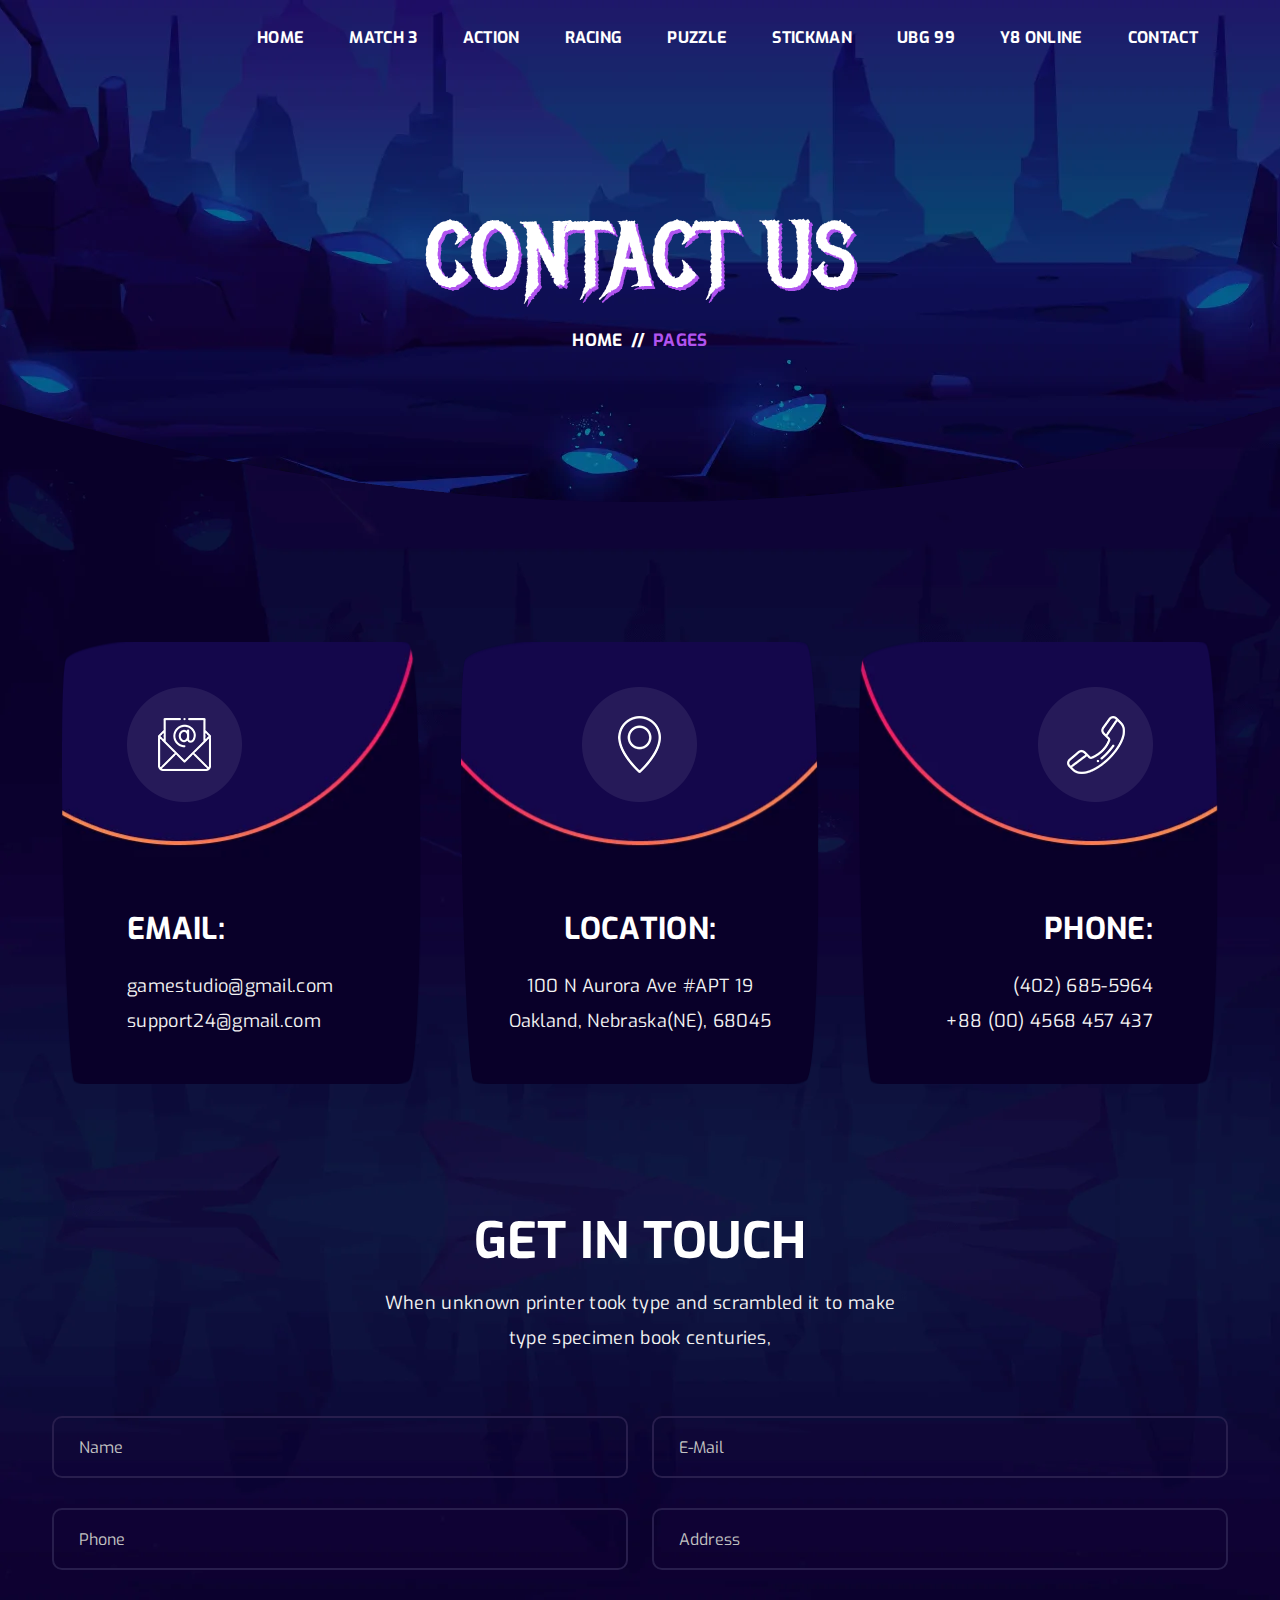
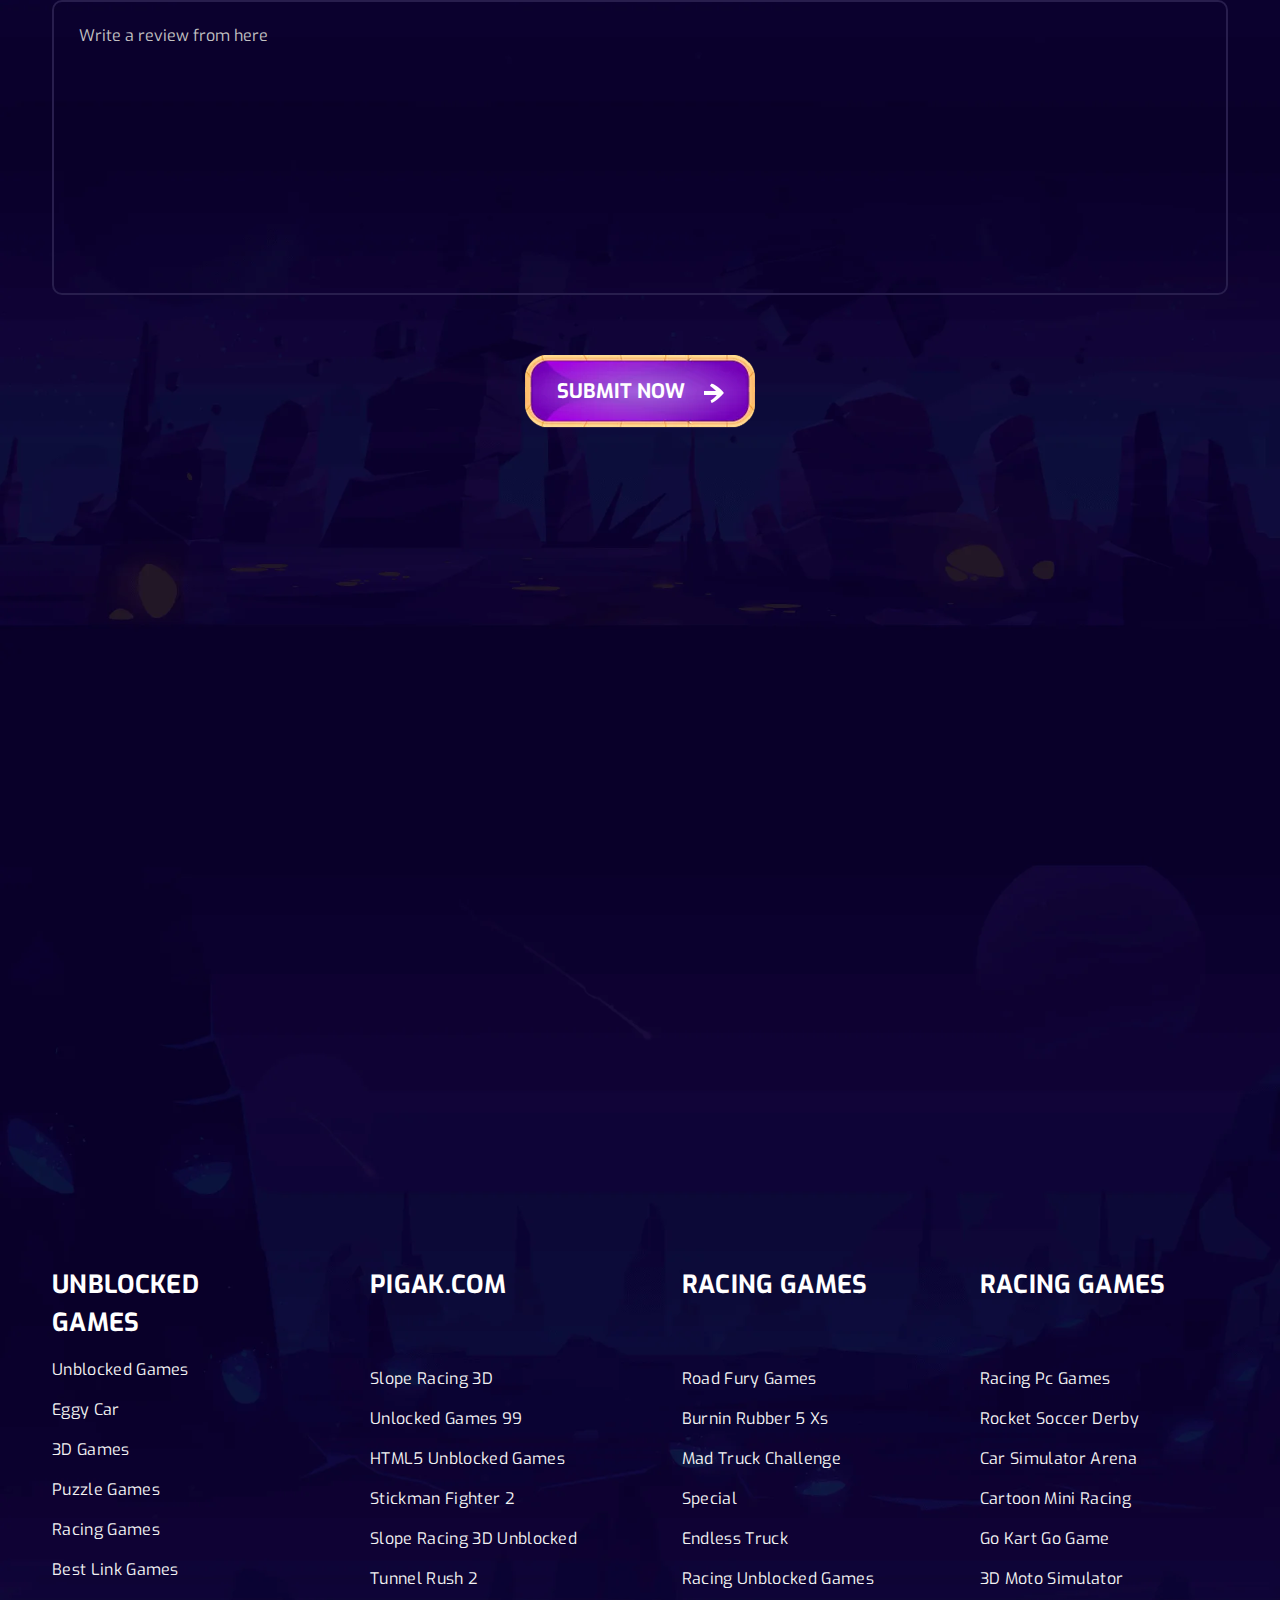
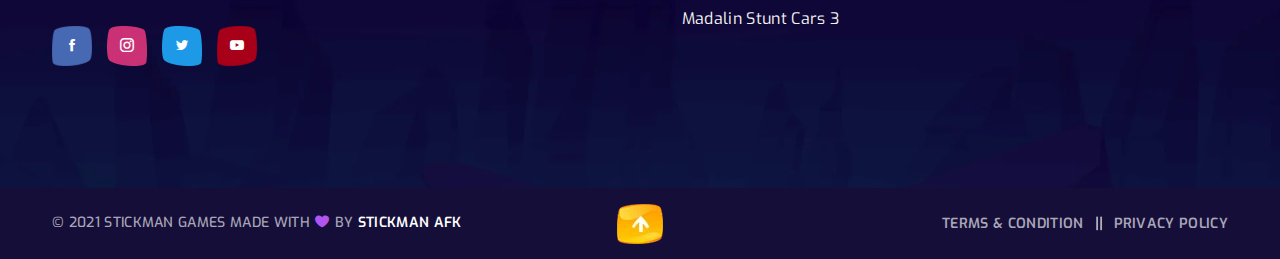
==== commit 5b03eced: "upppp" ====
--- a/contact.html
+++ b/contact.html
@@ -30,34 +30,36 @@
 </head>
 
 <body class="body__bg" data-bgimg="assets/img/bg/body-bg2.webp">
-        <!--header area start-->
-        <header class="header_section header_transparent sticky-header">
-            <div class="container">
-                <div class="row">
-                    <div class="col-12">
-                        <div class="main_header d-flex justify-content-between align-items-center">
-                            <div class="header_logo">
-                            
-                            </div>
-                            <!--main menu start-->
-                            <div class="main_menu d-none d-lg-block"> 
-                                <nav>  
-                                    <ul class="d-flex">
-                                        <li><a href="index.html">Home</a></li> 
-                                        <li><a href="#">Match</a></li>
-                                        <li><a href="#">Pages</a></li>
-                                        <li><a href="#">blog</a></li>
-                                        <li><a href="contact.html">Contact</a></li>
-                                    </ul>  
-                                </nav>
-                            </div>
-                            <!--main menu end-->
-                        </div>
-                    </div>
-                </div>
-            </div>
-        </header>
-        <!--header area end-->
+    <!--header area start-->
+    <header class="header_section header_transparent sticky-header">
+        <div class="container">
+            <div class="row">
+                <div class="col-12">
+                    <div class="main_header d-flex justify-content-between align-items-center">
+                        <div class="header_logo"></div>
+                        <!--main menu start-->
+                        <div class="main_menu d-none d-lg-block"> 
+                            <nav>  
+                                <ul class="d-flex">
+                                    <li><a href="index.html">Home</a></li> 
+                                    <li><a href="https://pigak.com/3d-game.html" target="_blank">Match 3</a></li>
+                                    <li><a href="https://pigak.com/action.html" target="_blank">Action</a></li>
+                                    <li><a href="https://racingpcgame.com" target="_blank">Racing</a></li>
+                                    <li><a href="https://pigak.com/puzzle.html" target="_blank">Puzzle</a></li>
+                                    <li><a href="https://stickmanafk.github.io" target="_blank">Stickman</a></li>
+                                    <li><a href="https://unblockedgames99.github.io" target="_blank">Ubg 99</a></li>
+                                    <li><a href="https://y8online.github.io" target="_blank">Y8 online</a></li>
+                                    <li><a href="contact.html">Contact</a></li>
+                                </ul>  
+                            </nav>
+                        </div>
+                        <!--main menu end-->
+                    </div>
+                </div>
+            </div>
+        </div>
+    </header>
+    <!--header area end-->
 
         <!--offcanvas menu area start-->
         <div class="offcanvas offcanvas-start" tabindex="-1" id="offcanvasMenu">
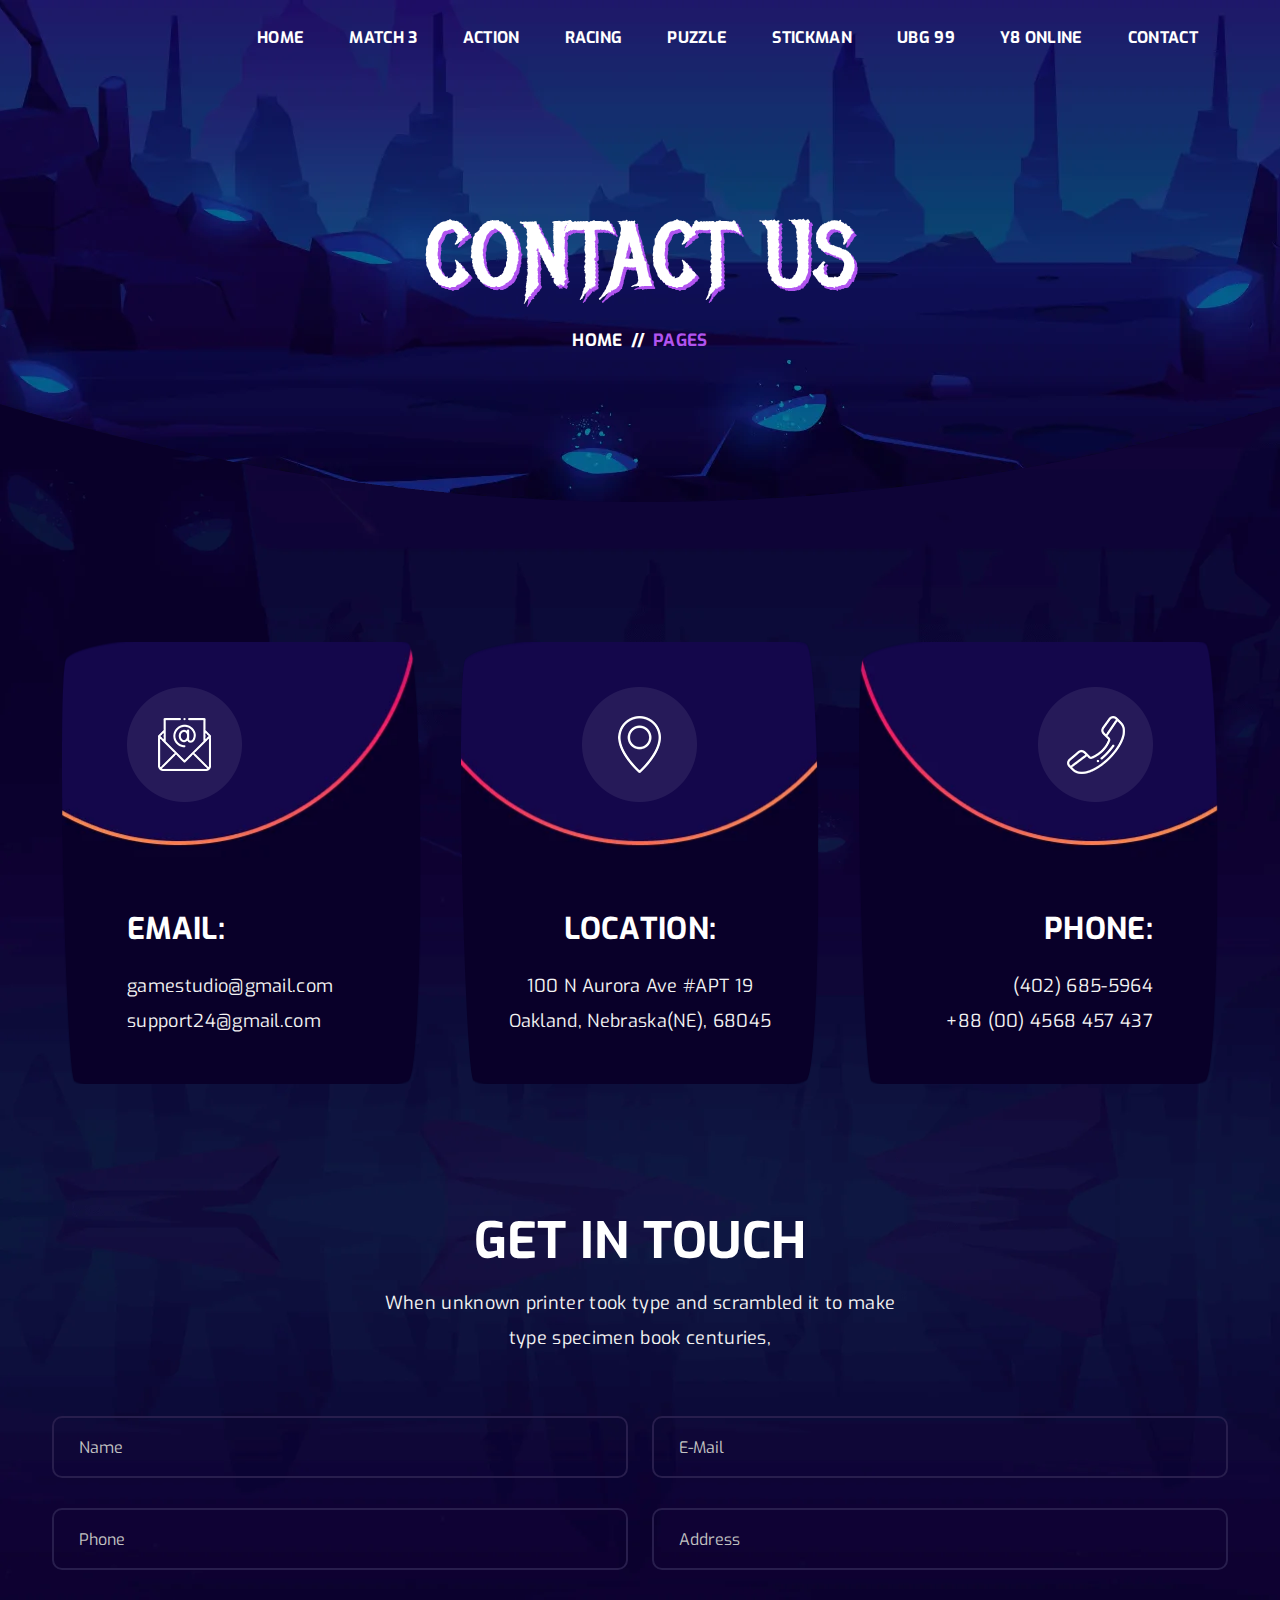
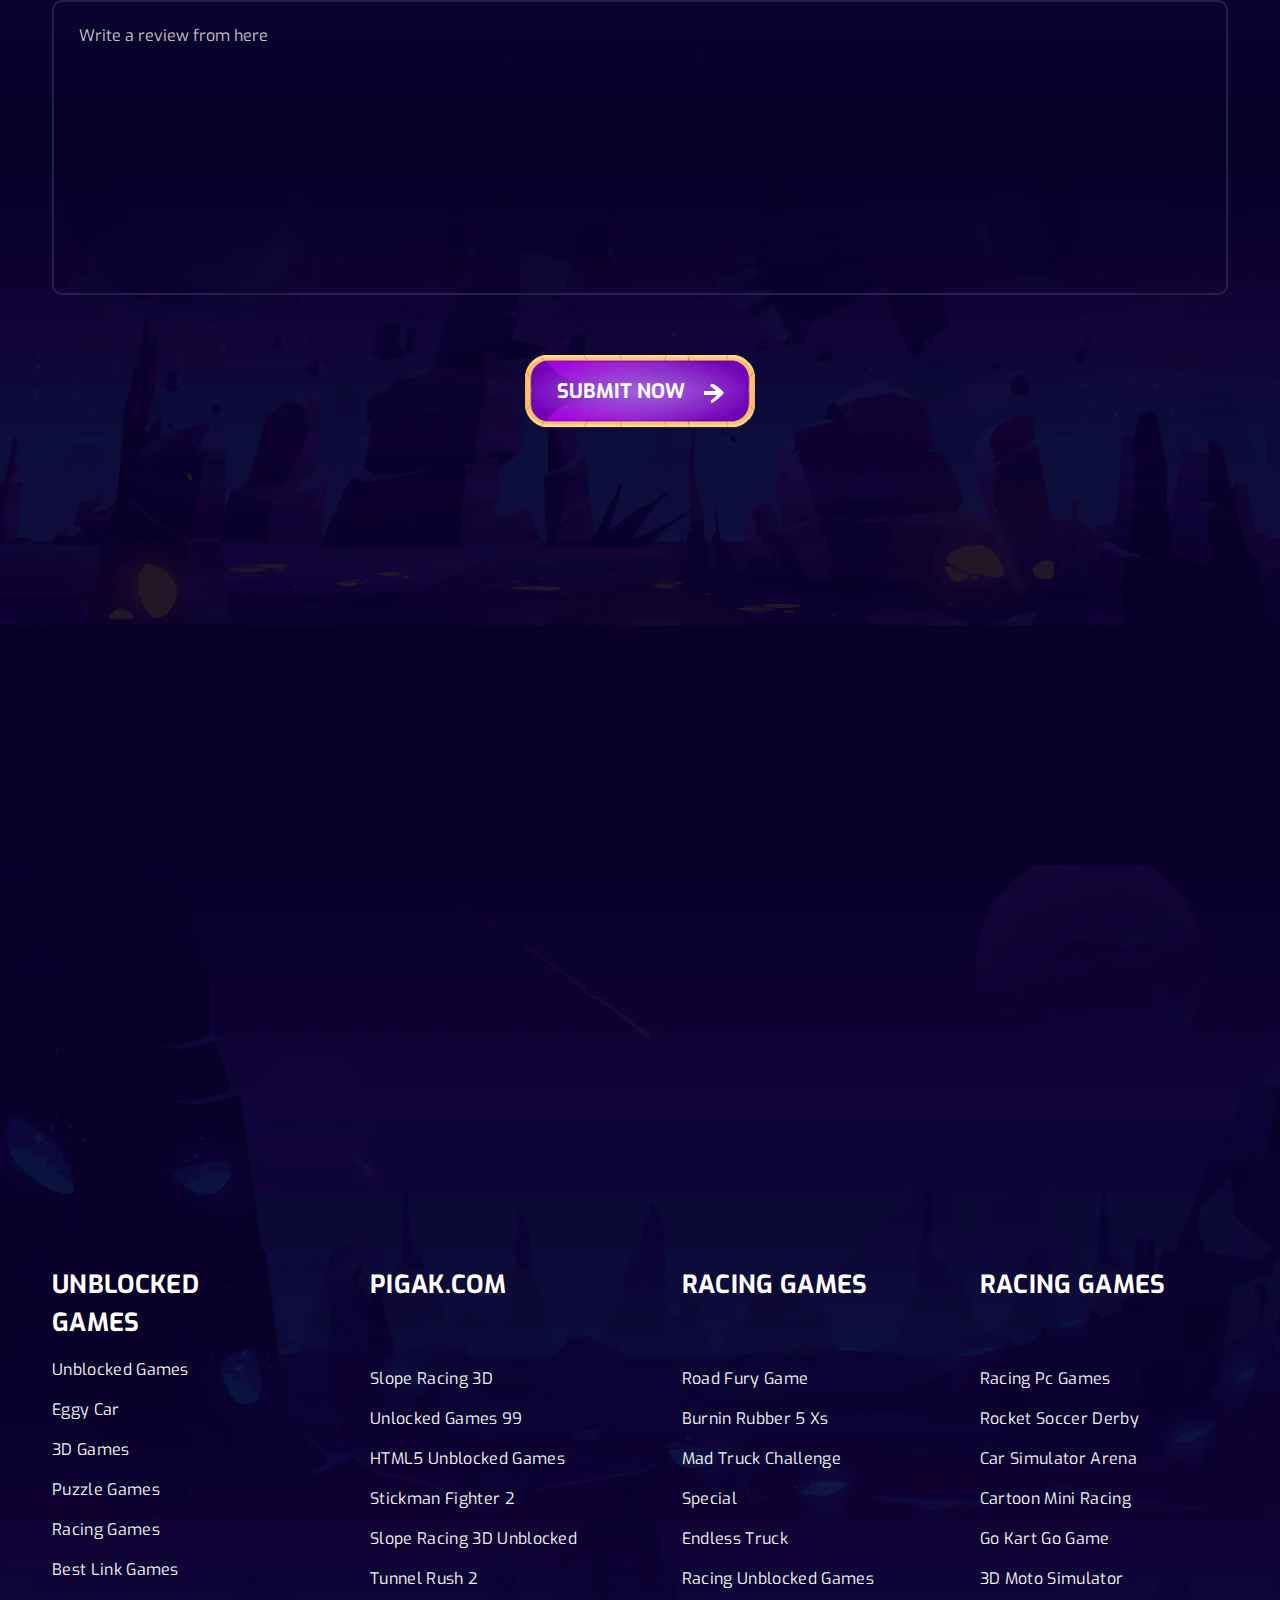
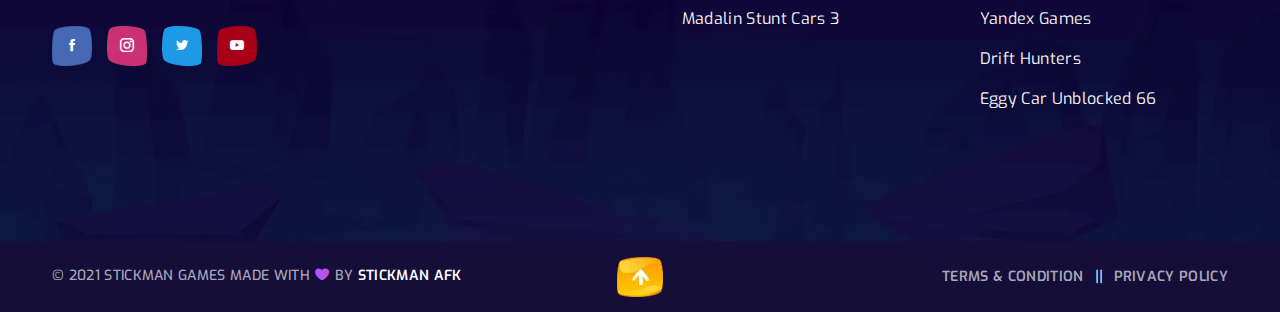
==== commit 4bba19f0: "fix" ====
--- a/contact.html
+++ b/contact.html
@@ -254,12 +254,12 @@
                                     <h3>Racing Games</h3>
                                     <div class="footer_menu">
                                         <ul>
-                                            <li><a href="https://racingpcgame.com/road-fury.html">Road Fury Games</a></li>
-                                            <li><a href="https://racingpcgame.com/burnin-rubber-5-xs.html">Burnin Rubber 5 Xs</a></li>
-                                            <li><a href="https://racingpcgame.com/mad-truck-challenge-special.html">Mad Truck Challenge Special</a></li>
-                                            <li><a href="https://racingpcgame.com/endless-truck.html">Endless Truck</a></li>
-                                            <li><a href="https://racingpcgame.com/">Racing Unblocked Games</a></li>
-                                            <li><a href="https://racingpcgame.com/madalin-stunt-cars-3.html">Madalin Stunt Cars 3</a></li>
+                                            <li><a href="https://racingpcgame.com/road-fury.html" target="_blank">Road Fury Game</a></li>
+                                            <li><a href="https://racingpcgame.com/burnin-rubber-5-xs.html" target="_blank">Burnin Rubber 5 Xs</a></li>
+                                            <li><a href="https://racingpcgame.com/mad-truck-challenge-special.html" target="_blank">Mad Truck Challenge Special</a></li>
+                                            <li><a href="https://racingpcgame.com/endless-truck.html" target="_blank">Endless Truck</a></li>
+                                            <li><a href="https://racingpcgame.com/" target="_blank">Racing Unblocked Games</a></li>
+                                            <li><a href="https://racingpcgame.com/madalin-stunt-cars-3.html" target="_blank">Madalin Stunt Cars 3</a></li>
                                         </ul>
                                     </div>
                                 </div>
@@ -267,12 +267,15 @@
                                     <h3>Racing Games</h3>
                                     <div class="footer_menu">
                                         <ul>
-                                            <li><a href="https://racingpcgame.com/">Racing Pc Games</a></li>
-                                            <li><a href="https://racingpcgame.com/">Rocket Soccer Derby</a></li>
-                                            <li><a href="https://racingpcgame.com/">Car Simulator Arena</a></li>
-                                            <li><a href="https://racingpcgame.com/">Cartoon Mini Racing</a></li>
-                                            <li><a href="https://racingpcgame.com/">Go Kart Go Game</a></li>
-                                            <li><a href="https://racingpcgame.com/">3D Moto Simulator</a></li>
+                                            <li><a href="https://racingpcgame.com/" target="_blank">Racing Pc Games</a></li>
+                                            <li><a href="https://racingpcgame.com/" target="_blank">Rocket Soccer Derby</a></li>
+                                            <li><a href="https://racingpcgame.com/" target="_blank">Car Simulator Arena</a></li>
+                                            <li><a href="https://racingpcgame.com/" target="_blank">Cartoon Mini Racing</a></li>
+                                            <li><a href="https://racingpcgame.com/" target="_blank">Go Kart Go Game</a></li>
+                                            <li><a href="https://racingpcgame.com/" target="_blank">3D Moto Simulator</a></li>
+                                            <li><a href="https://yandexgames.github.io/" target="_blank">Yandex Games</a></li>
+                                            <li><a href="https://drift-hunters.github.io/index.html" target="_blank">Drift Hunters</a></li>
+                                            <li><a href="https://eggycarunblocked66.github.io/index.html" target="_blank">Eggy Car Unblocked 66</a></li>
                                         </ul>
                                     </div>
                                 </div>
